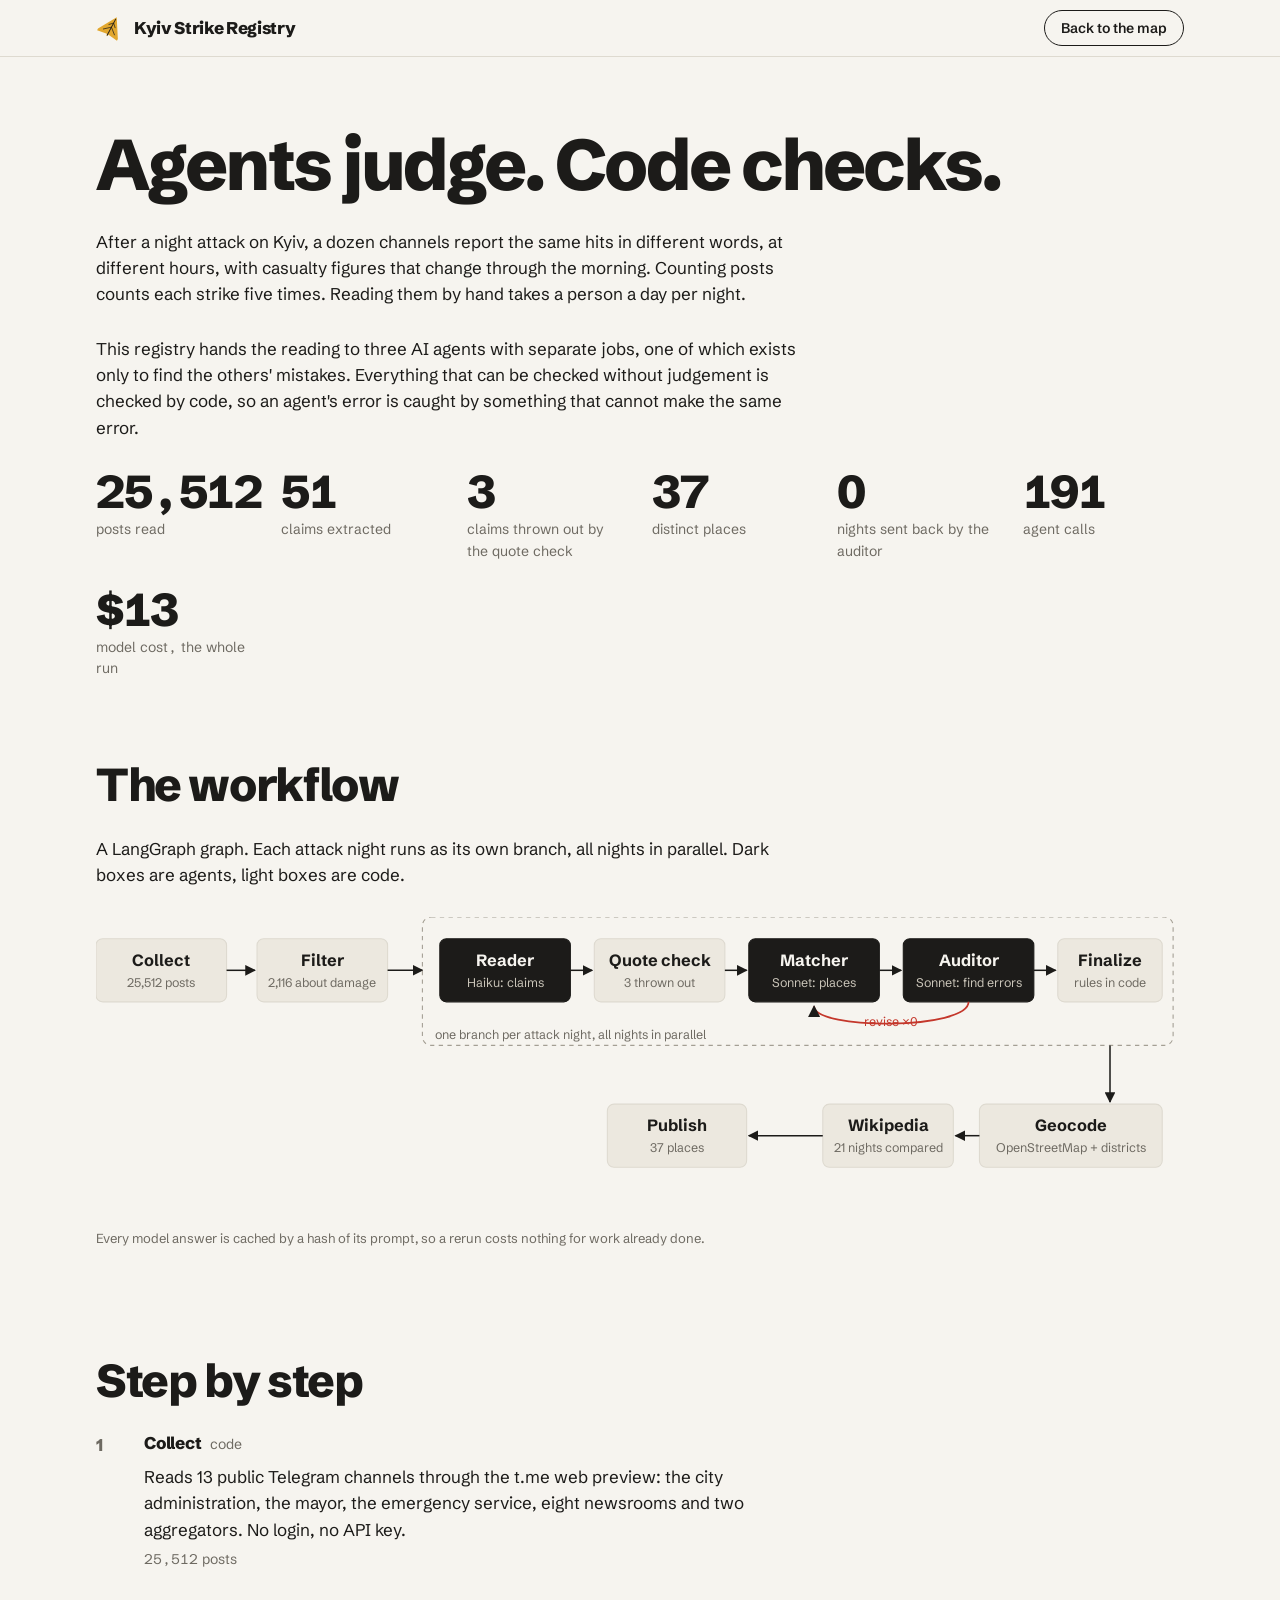
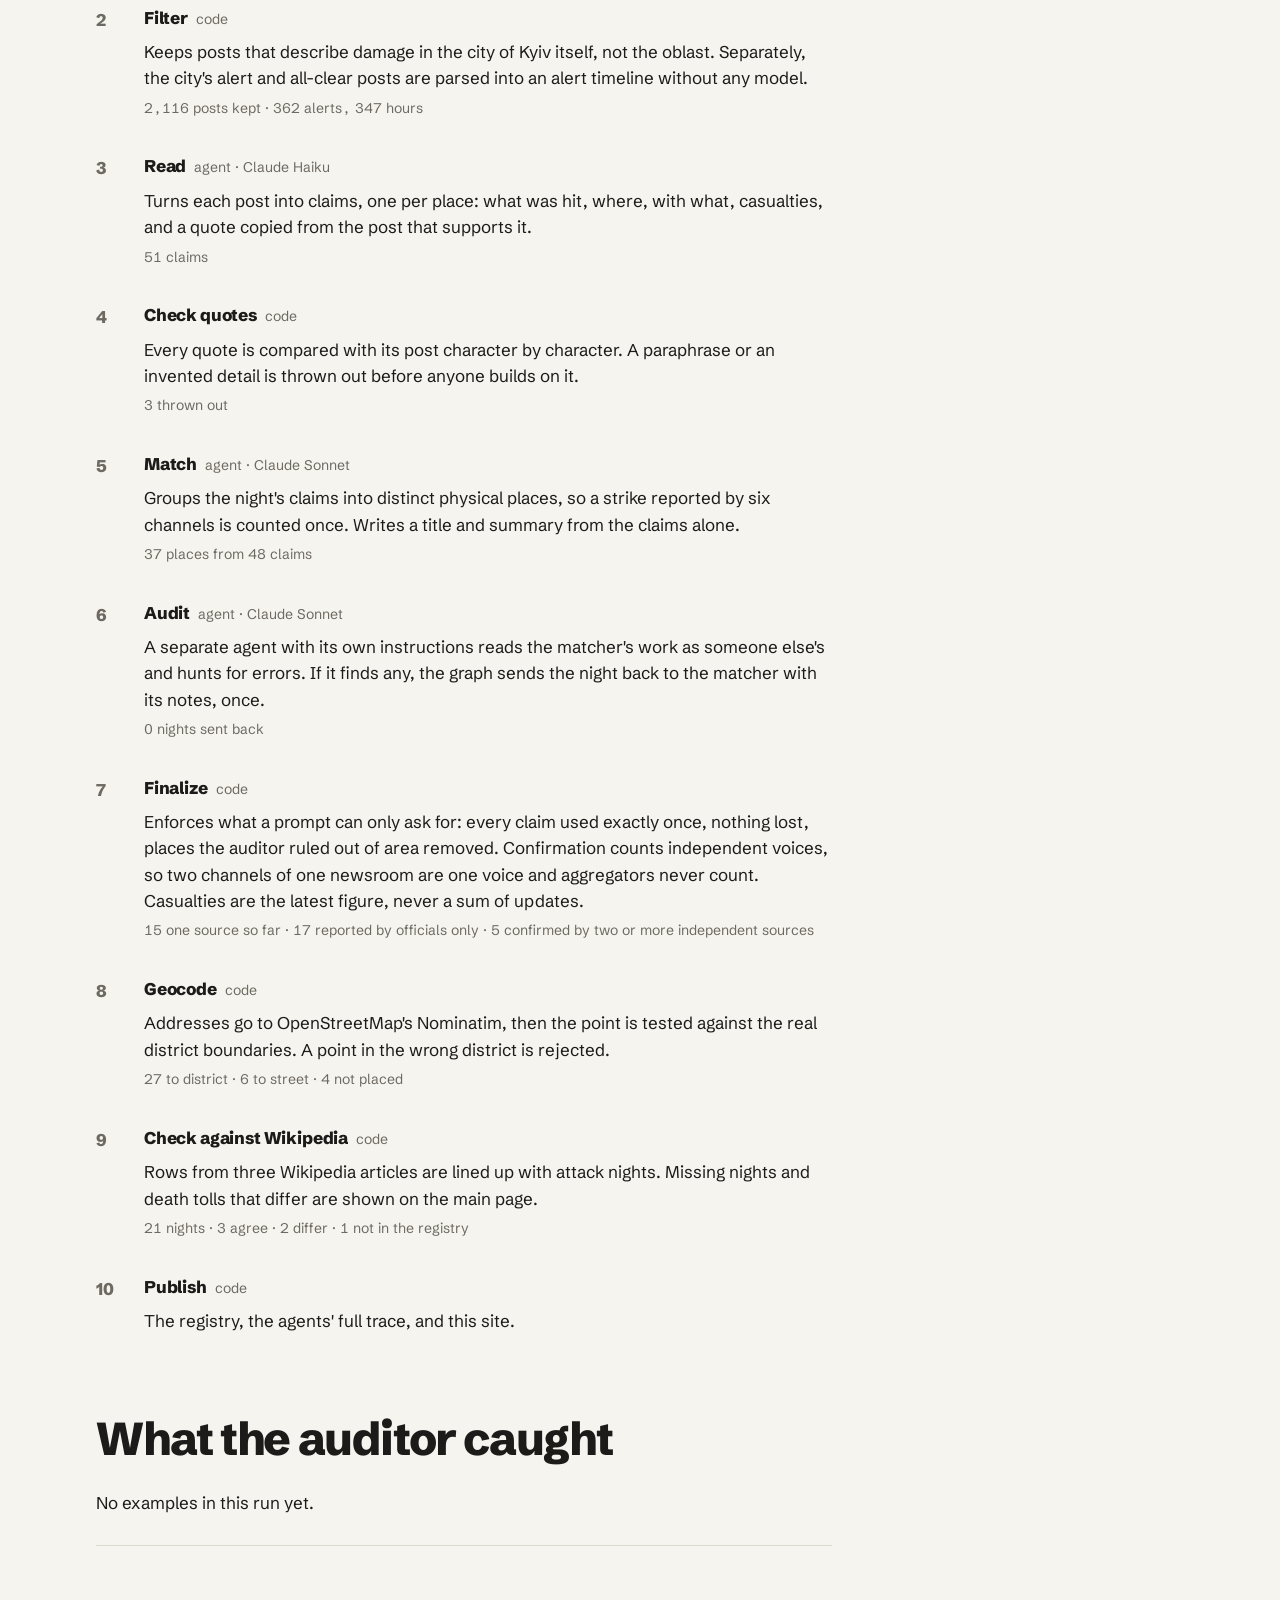
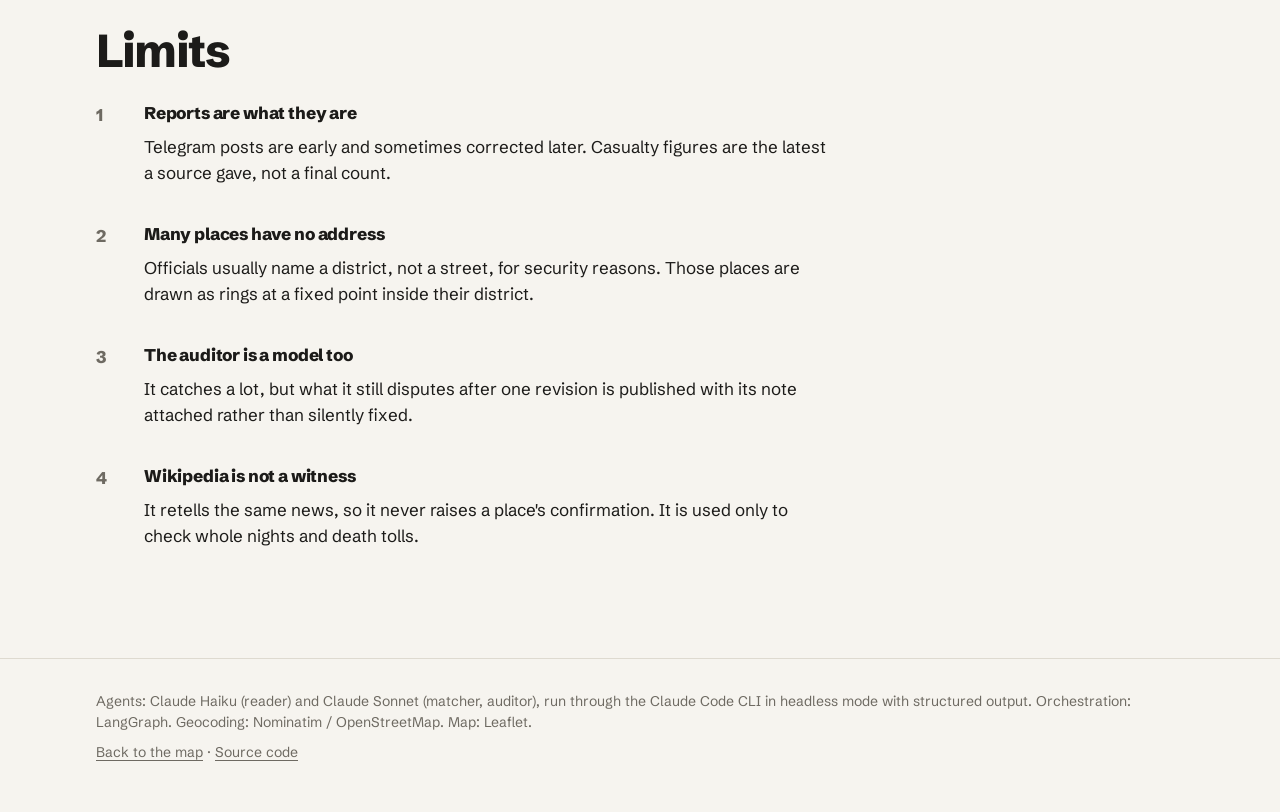
==== site/how.html @ 6a386ddb "v2: multi-agent strike registry, Fall in Kyiv page, Wikipedia check - pipeline/: LangGraph workflow " ====
<!doctype html>
<html lang="en">
<head>
<meta charset="utf-8">
<meta name="viewport" content="width=device-width, initial-scale=1">
<title>How it works – Kyiv Strike Registry</title>
<meta name="description" content="Three AI agents read, group and audit every public report of a strike on Kyiv; code checks what can be checked. How the workflow is built.">
<meta name="theme-color" content="#F6F4EF">
<link rel="icon" href="favicon.svg" type="image/svg+xml">
<link rel="icon" href="favicon-32.png" sizes="32x32" type="image/png">
<link href="fonts/fonts.css" rel="stylesheet">
<link rel="stylesheet" href="style.css">
</head>
<body>
<header class="top"><div class="wrap">
  <a class="name" href="./"><img src="logo.svg" alt="">Kyiv Strike Registry</a>
  <nav><a class="btn" href="./">Back to the map</a></nav>
</div></header>

<main>
<section class="hero"><div class="wrap">
  <h1>Agents judge. Code checks.</h1>
  <p class="lede">After a night attack on Kyiv, a dozen channels report the same hits in different words, at different hours, with casualty figures that change through the morning. Counting posts counts each strike five times. Reading them by hand takes a person a day per night.</p>
  <p class="lede">This registry hands the reading to three AI agents with separate jobs, one of which exists only to find the others' mistakes. Everything that can be checked without judgement is checked by code, so an agent's error is caught by something that cannot make the same error.</p>
  <div class="kv tnum" id="kv"></div>
</div></section>

<section><div class="wrap">
  <h2>The workflow</h2>
  <p class="lede">A LangGraph graph. Each attack night runs as its own branch, all nights in parallel. Dark boxes are agents, light boxes are code.</p>
  <figure class="flow" id="flow"></figure>
</div></section>

<section><div class="wrap">
  <h2>Step by step</h2>
  <ol class="steps" id="steps"></ol>
</div></section>

<section><div class="wrap">
  <h2>What the auditor caught</h2>
  <p class="lede" id="catch-lede"></p>
  <ul class="catches" id="catches"></ul>
</div></section>

<section><div class="wrap">
  <h2>Limits</h2>
  <ol class="steps">
    <li><h3>Reports are what they are</h3><p>Telegram posts are early and sometimes corrected later. Casualty figures are the latest a source gave, not a final count.</p></li>
    <li><h3>Many places have no address</h3><p>Officials usually name a district, not a street, for security reasons. Those places are drawn as rings at a fixed point inside their district.</p></li>
    <li><h3>The auditor is a model too</h3><p>It catches a lot, but what it still disputes after one revision is published with its note attached rather than silently fixed.</p></li>
    <li><h3>Wikipedia is not a witness</h3><p>It retells the same news, so it never raises a place's confirmation. It is used only to check whole nights and death tolls.</p></li>
  </ol>
</div></section>
</main>

<footer><div class="wrap">
  <p>Agents: Claude Haiku (reader) and Claude Sonnet (matcher, auditor), run through the Claude Code CLI in headless mode with structured output. Orchestration: LangGraph. Geocoding: Nominatim / OpenStreetMap. Map: Leaflet.</p>
  <p><a href="./">Back to the map</a> · <a href="https://github.com/tShyshatskyi/kyiv-strikes-agent">Source code</a></p>
</div></footer>

<script src="data.js"></script>
<script src="common.js"></script>
<script>
const R = window.REGISTRY, W = R.workflow, $ = s => document.querySelector(s);
const usd = Object.values(W.llm || {}).reduce((t, r) => t + r.usd, 0);
const calls = Object.values(W.llm || {}).reduce((t, r) => t + r.calls, 0);
const nights = new Set(R.sites.map(s => s.day)).size;
const n = x => Number(x || 0).toLocaleString('en');

$('#kv').innerHTML = [
  [n(W.collected), 'posts read'], [n(W.claims), 'claims extracted'], [n(W.rejected_quotes), 'claims thrown out by the quote check'],
  [n(W.sites), 'distinct places'], [n(W.sent_back), 'nights sent back by the auditor'], [n(calls), 'agent calls'],
  ['$' + usd.toFixed(0), 'model cost, the whole run'],
].map(([b, l]) => `<div><b>${b}</b>${l}</div>`).join('');

// The graph, drawn from the same steps the code runs.
(function flow() {
  const box = (x, y, w, label, sub, agent) => `<g transform="translate(${x},${y})"><rect width="${w}" height="58" rx="6" fill="${agent ? '#1C1B19' : '#ECE8DF'}" stroke="${agent ? '#1C1B19' : '#DEDAD0'}"/>` +
    `<text x="${w / 2}" y="25" text-anchor="middle" font-size="15" font-weight="700" fill="${agent ? '#F6F4EF' : '#1C1B19'}">${label}</text>` +
    `<text x="${w / 2}" y="44" text-anchor="middle" font-size="11.5" fill="${agent ? '#C9C4B8' : '#6E6A62'}">${sub}</text></g>`;
  const arrow = (x1, y1, x2, y2) => `<path d="M${x1} ${y1} L${x2} ${y2}" stroke="#1C1B19" stroke-width="1.4" fill="none" marker-end="url(#a)"/>`;
  let s = `<svg viewBox="0 0 1000 330" role="img" aria-label="Workflow: collect, filter, then per night read, check quotes, match, audit with a loop back to match, then finalize, geocode, Wikipedia check and publish">
  <defs><marker id="a" viewBox="0 0 10 10" refX="9" refY="5" markerWidth="7" markerHeight="7" orient="auto"><path d="M0 0 L10 5 L0 10 z" fill="#1C1B19"/></marker></defs>`;
  s += box(0, 20, 120, 'Collect', `${n(W.collected)} posts`) + arrow(120, 49, 146, 49);
  s += box(148, 20, 120, 'Filter', `${n(W.candidates)} about damage`) + arrow(268, 49, 300, 49);
  s += `<rect x="300" y="0" width="690" height="118" rx="8" fill="none" stroke="#A49F94" stroke-dasharray="4 4"/><text x="312" y="112" font-size="11.5" fill="#6E6A62">one branch per attack night, all nights in parallel</text>`;
  s += box(316, 20, 120, 'Reader', 'Haiku: claims', true) + arrow(436, 49, 456, 49);
  s += box(458, 20, 120, 'Quote check', `${n(W.rejected_quotes)} thrown out`) + arrow(578, 49, 598, 49);
  s += box(600, 20, 120, 'Matcher', 'Sonnet: places', true) + arrow(720, 49, 740, 49);
  s += box(742, 20, 120, 'Auditor', 'Sonnet: find errors', true) + arrow(862, 49, 882, 49);
  s += box(884, 20, 96, 'Finalize', 'rules in code');
  s += `<path d="M802 78 C802 104 660 104 660 82" stroke="#C4372B" stroke-width="1.6" fill="none" marker-end="url(#a)"/><text x="731" y="100" text-anchor="middle" font-size="11.5" fill="#C4372B">revise ×${n(W.sent_back)}</text>`;
  s += arrow(932, 118, 932, 170);
  s += box(668, 172, 120, 'Wikipedia', `${W.wikipedia?.nights || 0} nights compared`) + box(812, 172, 168, 'Geocode', 'OpenStreetMap + districts');
  s += arrow(812, 201, 790, 201);
  s += arrow(668, 201, 600, 201) + box(470, 172, 128, 'Publish', `${n(W.sites)} places`);
  s += `<text x="0" y="300" font-size="12" fill="#6E6A62">Every model answer is cached by a hash of its prompt, so a rerun costs nothing for work already done.</text></svg>`;
  $('#flow').innerHTML = s;
})();

const issueNames = {wrong_merge: 'two different places merged into one', missed_merge: 'one place counted twice', unsupported_summary: 'a statement no source makes',
  wrong_field: 'a wrong district, weapon or type', not_kyiv_city: 'a place outside the city', not_this_attack: 'a report from another night', lost_claim: 'a report left out'};
const iss = Object.entries(W.issues || {}).sort((a, b) => b[1] - a[1]);
const steps = [
  ['Collect', 'code', `Reads ${W.channels} public Telegram channels through the t.me web preview: the city administration, the mayor, the emergency service, eight newsrooms and two aggregators. No login, no API key.`, `${n(W.collected)} posts`],
  ['Filter', 'code', 'Keeps posts that describe damage in the city of Kyiv itself, not the oblast. Separately, the city\'s alert and all-clear posts are parsed into an alert timeline without any model.', `${n(W.candidates)} posts kept · ${n(W.alerts)} alerts, ${n(W.alert_hours)} hours`],
  ['Read', 'agent · Claude Haiku', 'Turns each post into claims, one per place: what was hit, where, with what, casualties, and a quote copied from the post that supports it.', `${n(W.claims)} claims`],
  ['Check quotes', 'code', 'Every quote is compared with its post character by character. A paraphrase or an invented detail is thrown out before anyone builds on it.', `${n(W.rejected_quotes)} thrown out`],
  ['Match', 'agent · Claude Sonnet', 'Groups the night\'s claims into distinct physical places, so a strike reported by six channels is counted once. Writes a title and summary from the claims alone.', `${n(W.sites)} places from ${n(W.kept_claims)} claims`],
  ['Audit', 'agent · Claude Sonnet', 'A separate agent with its own instructions reads the matcher\'s work as someone else\'s and hunts for errors. If it finds any, the graph sends the night back to the matcher with its notes, once.',
    `${n(W.sent_back)} nights sent back` + (iss.length ? ' · ' + iss.map(([k, v]) => `${v} × ${issueNames[k] || k}`).join(', ') : '')],
  ['Finalize', 'code', 'Enforces what a prompt can only ask for: every claim used exactly once, nothing lost, places the auditor ruled out of area removed. Confirmation counts independent voices, so two channels of one newsroom are one voice and aggregators never count. Casualties are the latest figure, never a sum of updates.',
    Object.entries(W.levels || {}).map(([k, v]) => `${v} ${LEVEL[k].toLowerCase()}`).join(' · ')],
  ['Geocode', 'code', 'Addresses go to OpenStreetMap\'s Nominatim, then the point is tested against the real district boundaries. A point in the wrong district is rejected.',
    Object.entries(W.precision || {}).map(([k, v]) => `${v} ${k === 'None' ? 'not placed' : 'to ' + k}`).join(' · ')],
  ['Check against Wikipedia', 'code', 'Rows from three Wikipedia articles are lined up with attack nights. Missing nights and death tolls that differ are shown on the main page.',
    W.wikipedia ? `${W.wikipedia.nights} nights · ${W.wikipedia.agrees} agree · ${W.wikipedia.differs} differ · ${W.wikipedia.missing} not in the registry` : ''],
  ['Publish', 'code', 'The registry, the agents\' full trace, and this site.', ''],
];
$('#steps').innerHTML = steps.map(([h, who, p, num]) => `<li><h3>${h}<small>${who}</small></h3><p>${p}</p>${num ? `<p class="n tnum">${num}</p>` : ''}</li>`).join('');

$('#catch-lede').textContent = R.examples.length ? `Real notes from this run, as the auditor wrote them, and whether the matcher's second attempt fixed them.` : 'No examples in this run yet.';
$('#catches').innerHTML = R.examples.map(e => `<li><b>${fmtDay(e.day, 'dow')}: ${issueNames[e.kind] || e.kind}</b>${esc(e.explanation)}<div class="fx">${e.fixed ? 'Fixed in the revision.' : 'Still disputed, published with the note attached.'}</div></li>`).join('');
</script>
</body>
</html>
---- site/fonts/fonts.css ----
/* Schibsted Grotesk (SIL Open Font License), served from this site instead of Google Fonts */
/* latin-ext */
@font-face {
  font-family: 'Schibsted Grotesk';
  font-style: italic;
  font-weight: 400 800;
  font-display: swap;
  src: url(schibsted-1.woff2) format('woff2');
  unicode-range: U+0100-02BA, U+02BD-02C5, U+02C7-02CC, U+02CE-02D7, U+02DD-02FF, U+0304, U+0308, U+0329, U+1D00-1DBF, U+1E00-1E9F, U+1EF2-1EFF, U+2020, U+20A0-20AB, U+20AD-20C4, U+2113, U+2C60-2C7F, U+A720-A7FF;
}
/* latin */
@font-face {
  font-family: 'Schibsted Grotesk';
  font-style: italic;
  font-weight: 400 800;
  font-display: swap;
  src: url(schibsted-2.woff2) format('woff2');
  unicode-range: U+0000-00FF, U+0131, U+0152-0153, U+02BB-02BC, U+02C6, U+02DA, U+02DC, U+0304, U+0308, U+0329, U+2000-206F, U+20AC, U+2122, U+2191, U+2193, U+2212, U+2215, U+FEFF, U+FFFD;
}
/* latin-ext */
@font-face {
  font-family: 'Schibsted Grotesk';
  font-style: normal;
  font-weight: 400 800;
  font-display: swap;
  src: url(schibsted-3.woff2) format('woff2');
  unicode-range: U+0100-02BA, U+02BD-02C5, U+02C7-02CC, U+02CE-02D7, U+02DD-02FF, U+0304, U+0308, U+0329, U+1D00-1DBF, U+1E00-1E9F, U+1EF2-1EFF, U+2020, U+20A0-20AB, U+20AD-20C4, U+2113, U+2C60-2C7F, U+A720-A7FF;
}
/* latin */
@font-face {
  font-family: 'Schibsted Grotesk';
  font-style: normal;
  font-weight: 400 800;
  font-display: swap;
  src: url(schibsted-4.woff2) format('woff2');
  unicode-range: U+0000-00FF, U+0131, U+0152-0153, U+02BB-02BC, U+02C6, U+02DA, U+02DC, U+0304, U+0308, U+0329, U+2000-206F, U+20AC, U+2122, U+2191, U+2193, U+2212, U+2215, U+FEFF, U+FFFD;
}
---- site/style.css ----
/* Kyiv Strike Registry – the Fall in Kyiv scheme: paper and ink, amber for drones, brick for missiles.
   Four text sizes, one gap, one column. Emphasis is weight only. */
:root{
  color-scheme:light;
  --bg:#F6F4EF;
  --ink:#1C1B19;
  --mute:#6E6A62;
  --soft:#ECE8DF;
  --track:#DEDAD0;
  --drone:#E2A72E;
  --missile:#C4372B;
  --unk:#A49F94;
  --font:"Schibsted Grotesk","Helvetica Neue",Arial,sans-serif;
  --t-hero:clamp(2.4rem,5.6vw,4.6rem);
  --t-h:clamp(1.9rem,3.6vw,3rem);
  --t-s:.875rem;
  --gap:28px;
}
*{box-sizing:border-box;margin:0}
html{-webkit-text-size-adjust:100%;scroll-padding-top:72px}
body{font:400 1.0625rem/1.55 var(--font);background:var(--bg);color:var(--ink);overflow-x:hidden}
a{color:inherit;text-underline-offset:.18em;text-decoration-thickness:1px}
:focus-visible{outline:2px solid var(--ink);outline-offset:2px}
.wrap{max-width:calc(68rem + 40px);margin-inline:auto;padding-inline:20px}
h1,h2,h3{font-weight:800;letter-spacing:-.03em;text-wrap:balance}
h1{font-size:var(--t-hero);line-height:1;letter-spacing:-.04em}
h2{font-size:var(--t-h);line-height:1.02}
h3{font-size:1.0625rem;letter-spacing:-.01em;line-height:1.3}
.lede{margin-top:var(--gap);max-width:44rem}
.row{margin-top:var(--gap)}
.mute{color:var(--mute)}
.small{font-size:var(--t-s);line-height:1.45}
.tnum{font-variant-numeric:tabular-nums}
section{padding-block:clamp(56px,9vh,104px) 0}
section > .wrap > p{max-width:44rem}

/* Header */
.top{position:sticky;top:0;z-index:1000;background:var(--bg);border-bottom:1px solid var(--track)}
.top .wrap{display:flex;align-items:center;justify-content:space-between;gap:16px;height:56px}
.name{display:inline-flex;align-items:center;gap:8px;font-weight:800;letter-spacing:-.02em;text-decoration:none;white-space:nowrap}
.name img{width:30px;height:30px}
.top nav{display:flex;align-items:center;gap:20px;font-size:var(--t-s);font-weight:600}
.top nav a{text-decoration:none}
.top nav a:hover{text-decoration:underline}
@media (max-width:640px){.top nav a.opt{display:none}}

.btn{display:inline-flex;align-items:center;justify-content:center;gap:.55em;font:600 .9375rem/1 var(--font);height:44px;padding:0 20px;border:1.5px solid var(--ink);background:transparent;color:var(--ink);cursor:pointer;text-decoration:none;border-radius:999px;white-space:nowrap}
.btn.solid{background:var(--ink);color:var(--bg)}
.btn.sm{height:36px;padding:0 14px;font-size:var(--t-s)}
.top .btn{height:36px;padding:0 16px;font-size:var(--t-s)}

/* Hero */
.hero{padding-block:clamp(40px,8vh,88px) 0}
.figs{display:flex;flex-wrap:wrap;gap:12px 40px;margin-top:var(--gap);font-size:var(--t-s);color:var(--mute)}
.figs b{display:block;font-size:var(--t-h);line-height:1;font-weight:800;letter-spacing:-.03em;color:var(--ink);margin-bottom:4px}

/* Map */
.mapbox{position:relative;margin-top:clamp(32px,5vh,48px)}
#map{height:clamp(380px,68svh,720px);background:var(--soft);border-radius:4px}
.leaflet-container{font-family:var(--font);background:var(--soft)}
.leaflet-tile-pane{filter:sepia(.28) saturate(.7) brightness(1.02)}
.leaflet-control-attribution{font-size:10px;background:rgba(246,244,239,.85)!important}
.leaflet-popup-content-wrapper{border-radius:8px;box-shadow:0 14px 34px rgba(0,0,0,.16)}
.leaflet-popup-content{margin:14px 16px;font-size:var(--t-s);line-height:1.45;min-width:220px}
.leaflet-popup-content b{font-weight:700;font-size:.9375rem}
.leaflet-popup-content img{width:100%;height:130px;object-fit:cover;border-radius:4px;margin-bottom:8px;display:block}
.leaflet-popup-content a{color:var(--ink)}
.clock{position:absolute;z-index:500;left:12px;top:12px;background:var(--bg);padding:10px 14px;border-radius:6px;font-size:var(--t-s);line-height:1.35;box-shadow:0 6px 18px rgba(0,0,0,.1);max-width:calc(100% - 24px)}
.clock b{display:block;font-size:1.0625rem;font-weight:800}
.mapbar{display:flex;flex-wrap:wrap;align-items:center;justify-content:space-between;gap:12px 24px;margin-top:12px}
.legend{display:flex;flex-wrap:wrap;gap:6px 20px;font-size:var(--t-s);color:var(--mute)}
.legend i{display:inline-block;width:10px;height:10px;margin-right:7px;vertical-align:-1px;border-radius:50%}
.legend i.ring{background:none!important;border:2px solid var(--mute)}

/* Night strip: one column per attack night */
.nights{margin-top:20px}
.nights svg{display:block;width:100%;height:auto;overflow:visible}
.nights .ax{font-size:11px;fill:var(--mute)}
.nights rect.hit{cursor:pointer}
.nights .sel{fill:none;stroke:var(--ink);stroke-width:1.5}
.ticks{display:flex;justify-content:space-between;font-size:var(--t-s);color:var(--mute);margin-top:6px}

/* Filters */
.filters{display:grid;gap:10px;margin-top:var(--gap)}
.fgroup{display:flex;flex-wrap:wrap;align-items:center;gap:6px}
.fgroup > span{font-size:var(--t-s);color:var(--mute);width:5.5rem;flex:none}
.chip{border:1px solid var(--track);background:none;font:600 var(--t-s)/1 var(--font);padding:8px 12px;border-radius:999px;cursor:pointer;color:var(--mute);display:inline-flex;align-items:center;gap:6px}
.chip i{width:8px;height:8px;border-radius:50%;display:inline-block}
.chip[aria-pressed=true]{background:var(--ink);border-color:var(--ink);color:var(--bg)}
.chip:hover{border-color:var(--ink)}
select.chip{appearance:none;padding-right:28px;background:url("data:image/svg+xml,%3Csvg xmlns='http://www.w3.org/2000/svg' width='10' height='6'%3E%3Cpath d='M1 1l4 4 4-4' fill='none' stroke='%236E6A62' stroke-width='1.5'/%3E%3C/svg%3E") no-repeat right 12px center}
.status{font-size:var(--t-s);color:var(--mute);margin-top:4px}
.status button{border:0;background:none;font:inherit;color:var(--ink);text-decoration:underline;cursor:pointer;padding:0}

/* Patterns */
.charts{display:grid;gap:56px;margin-top:var(--gap)}
.chart h3{margin-bottom:4px}
.chart > p{font-size:var(--t-s);color:var(--mute);max-width:44rem}
.bars{display:grid;gap:10px;margin-top:16px}
.bar{display:grid;grid-template-columns:12rem 1fr 3rem;gap:16px;align-items:center;font-size:var(--t-s);background:none;border:0;padding:0;text-align:left;color:inherit;font-family:inherit;cursor:pointer}
.bar .track{height:16px;background:var(--soft);display:flex}
.bar .track i{height:100%;display:block}
.bar b{text-align:right;font-weight:700}
.bar:hover > span:first-child,.bar[aria-pressed=true] > span:first-child{text-decoration:underline;text-underline-offset:.2em}
@media (max-width:599px){.bar{grid-template-columns:1fr auto}.bar .track{grid-column:1/-1;grid-row:2}}
.cols{display:grid;align-items:end;gap:3px;height:150px;margin-top:16px}
.cols div{display:flex;flex-direction:column-reverse;height:100%;cursor:default}
.cols i{display:block;width:100%}
.cols-ax{display:grid;gap:3px;font-size:11px;color:var(--mute);margin-top:6px}
.cols-ax span{text-align:center}
.tally{display:grid;gap:12px;margin-top:16px}
.trow{display:grid;grid-template-columns:14rem 2.5rem minmax(0,1fr);gap:16px;align-items:center;font-size:var(--t-s)}
.trow b{text-align:right}
.sq{display:flex;flex-wrap:wrap;gap:4px}
.sq button{width:15px;height:15px;border-radius:2px;border:0;padding:0;cursor:pointer;background:var(--unk)}
.sq button:hover{outline:2px solid var(--ink);outline-offset:1px}
@media (max-width:759px){.trow{grid-template-columns:1fr 2rem;gap:6px 16px}.sq{grid-column:1/-1}.sq button{width:13px;height:13px}}

/* Wikipedia check */
.wiki{margin-top:var(--gap);display:grid;gap:0;border-top:1px solid var(--track)}
.wrow{display:grid;grid-template-columns:7.5rem 1fr 9rem;gap:6px 20px;padding:14px 0;border-bottom:1px solid var(--track);font-size:var(--t-s);line-height:1.45}
.wrow time{font-weight:700;color:var(--ink)}
.wrow .v{font-weight:700}
.wrow .v.differs{color:var(--missile)}
.wrow .v.missing,.wrow .v.pending{color:var(--mute)}
.wrow q{quotes:none}
.wrow a{color:var(--mute)}
@media (max-width:640px){.wrow{grid-template-columns:1fr auto}.wrow .says{grid-column:1/-1;grid-row:2}}

/* Records */
.days{margin-top:var(--gap);display:grid;gap:48px}
.dayh{display:flex;flex-wrap:wrap;align-items:baseline;justify-content:space-between;gap:4px 20px;border-bottom:1.5px solid var(--ink);padding-bottom:8px}
.dayh h3{font-size:1.5rem;letter-spacing:-.03em}
.dayh p{font-size:var(--t-s);color:var(--mute)}
.daysum{font-size:var(--t-s);color:var(--mute);margin-top:10px;max-width:44rem}
.site{display:grid;grid-template-columns:minmax(0,1fr) auto;gap:4px 20px;padding:18px 0;border-bottom:1px solid var(--track)}
.site.has-photo{grid-template-columns:132px minmax(0,1fr) auto}
.site .ph{grid-row:span 3;width:132px;height:96px;object-fit:cover;border-radius:4px;background:var(--soft);cursor:zoom-in}
.site h4{font-size:1.0625rem;font-weight:700;letter-spacing:-.01em;line-height:1.3}
.site h4 i{display:inline-block;width:10px;height:10px;border-radius:50%;margin-right:8px;vertical-align:1px}
.site .meta{font-size:var(--t-s);color:var(--mute)}
.site .sum{font-size:var(--t-s);max-width:44rem}
.site .lvl{font-size:var(--t-s);text-align:right;white-space:nowrap}
.site .lvl small{display:block;color:var(--mute)}
.site details{grid-column:1/-1;font-size:var(--t-s)}
.site.has-photo details{grid-column:2/-1}
.site summary{cursor:pointer;color:var(--mute);width:max-content}
.site summary:hover{color:var(--ink)}
.srcs{list-style:none;padding:0;display:grid;gap:10px;margin-top:10px}
.srcs li{border-left:2px solid var(--track);padding-left:12px}
.srcs blockquote{font-style:normal}
.srcs .who{color:var(--mute);display:block;margin-top:2px}
.flag{color:var(--missile)}
.site.lit{background:linear-gradient(90deg,var(--soft),transparent)}
@media (max-width:640px){
  .site,.site.has-photo{grid-template-columns:minmax(0,1fr)}
  .site .ph{grid-row:auto;width:100%;height:180px}
  .site .lvl{text-align:left}
  .site.has-photo details{grid-column:1}
}
.more{margin-top:24px}

/* Photo viewer */
dialog.viewer{margin:auto;padding:0;border:0;border-radius:8px;background:var(--bg);max-width:min(960px,calc(100vw - 24px));max-height:calc(100svh - 24px)}
dialog.viewer::backdrop{background:rgba(18,19,23,.75)}
dialog.viewer img{display:block;max-width:100%;max-height:calc(100svh - 110px);object-fit:contain}
dialog.viewer p{padding:12px 16px;font-size:var(--t-s);color:var(--mute)}
dialog.viewer button{position:absolute;top:8px;right:8px;width:40px;height:40px;border:0;border-radius:50%;background:var(--bg);font:600 1.1rem/1 var(--font);cursor:pointer}

/* How it works page */
.flow{margin-top:var(--gap);overflow-x:auto;-webkit-overflow-scrolling:touch}
@media (max-width:760px){.flow svg{min-width:820px}}
.flow svg{width:100%;height:auto;display:block}
.flow text{font-family:var(--font)}
.steps{list-style:none;padding:0;margin-top:var(--gap);display:grid;gap:36px;counter-reset:s;max-width:46rem}
.steps li{display:grid;grid-template-columns:2rem 1fr;column-gap:16px;counter-increment:s}
.steps li > *{grid-column:2}
.steps li::before{content:counter(s);grid-column:1;grid-row:1;font-weight:800;color:var(--mute)}
.steps h3 small{font-weight:400;color:var(--mute);font-size:var(--t-s);margin-left:8px;letter-spacing:0}
.steps p{margin-top:6px}
.steps .n{font-size:var(--t-s);color:var(--mute);margin-top:6px}
.catches{display:grid;gap:0;margin-top:var(--gap);border-top:1px solid var(--track);max-width:46rem}
.catches li{list-style:none;padding:16px 0;border-bottom:1px solid var(--track);font-size:var(--t-s)}
.catches b{display:block;font-size:1rem}
.catches .fx{color:var(--mute);margin-top:4px}
.catches ul{padding:0}
.kv{display:grid;grid-template-columns:repeat(auto-fit,minmax(150px,1fr));gap:24px;margin-top:var(--gap)}
.kv div{font-size:var(--t-s);color:var(--mute)}
.kv b{display:block;font-size:var(--t-h);line-height:1;font-weight:800;color:var(--ink);letter-spacing:-.03em;margin-bottom:4px}

footer{margin-top:clamp(72px,12vh,128px);padding-block:32px 48px;border-top:1px solid var(--track);font-size:var(--t-s);color:var(--mute)}
footer p + p{margin-top:8px}
footer a{color:var(--mute)}
@media (prefers-reduced-motion:reduce){*{scroll-behavior:auto!important;transition:none!important}}
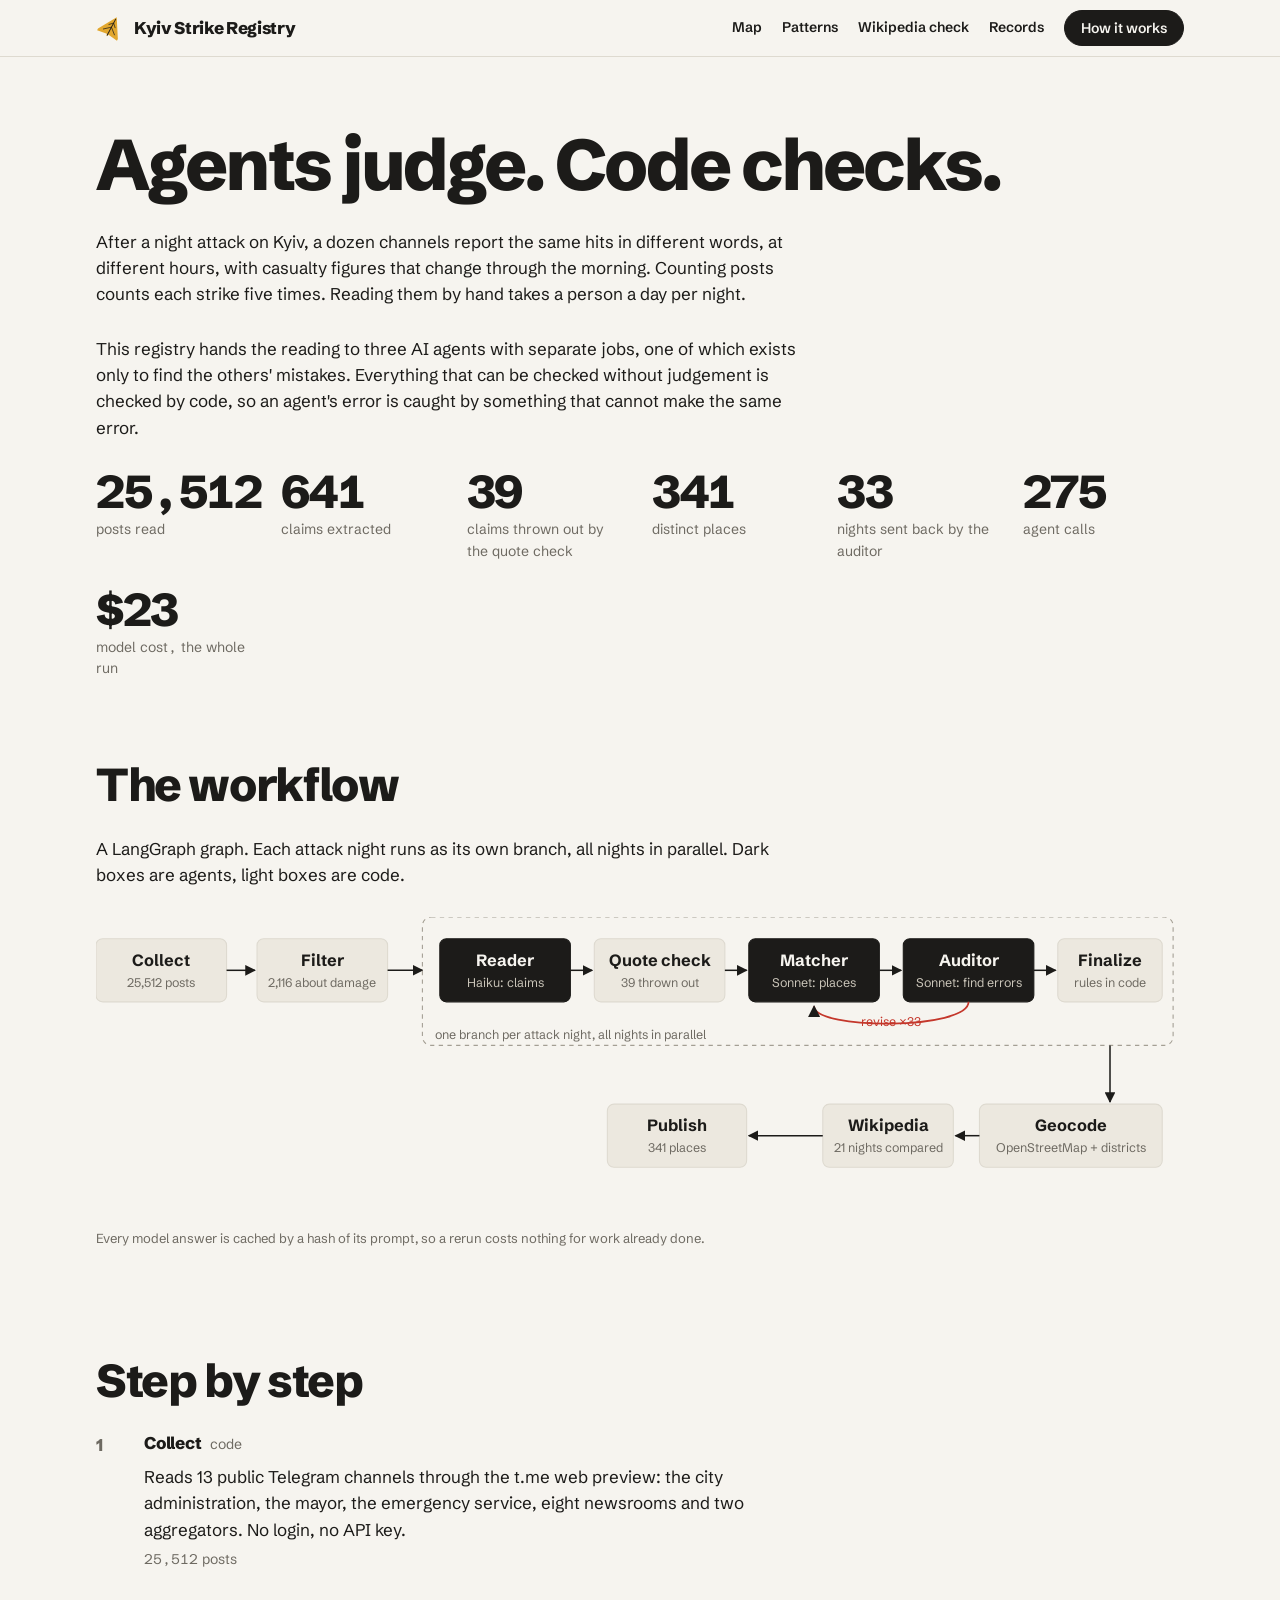
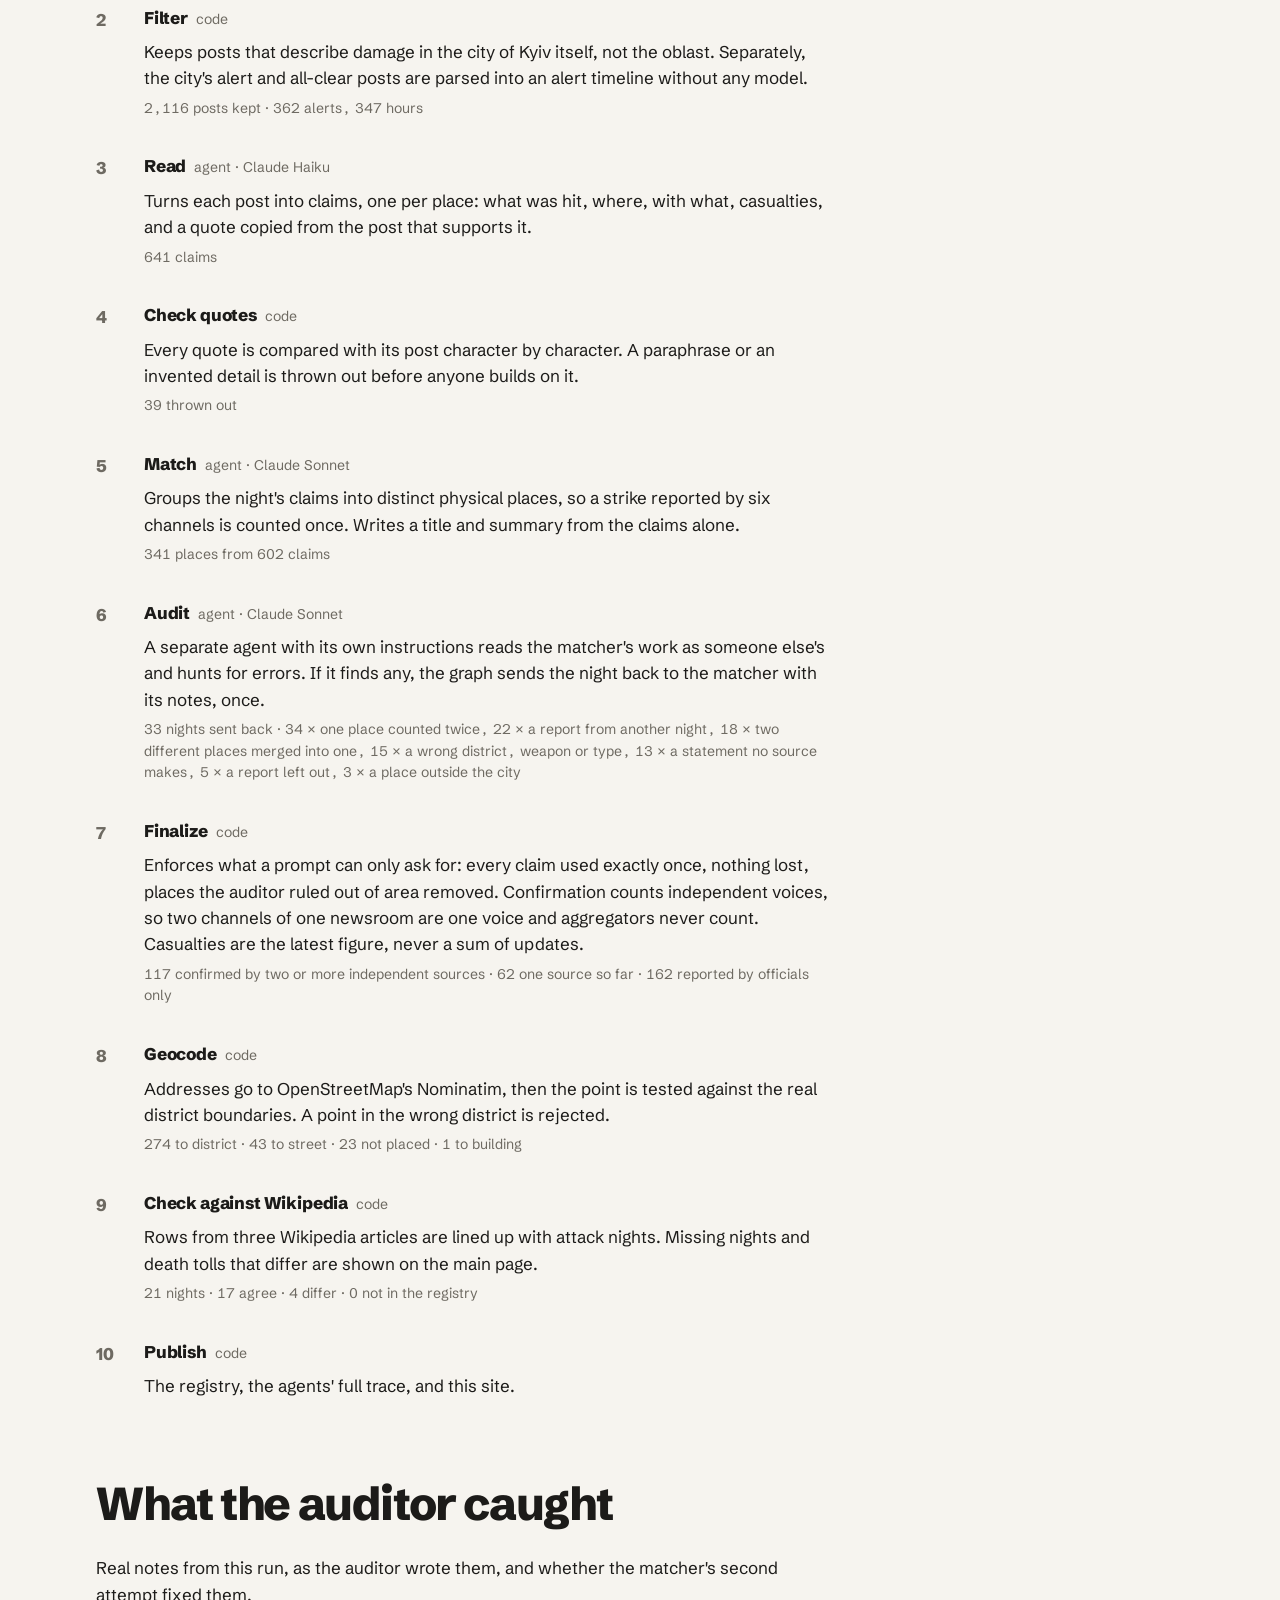
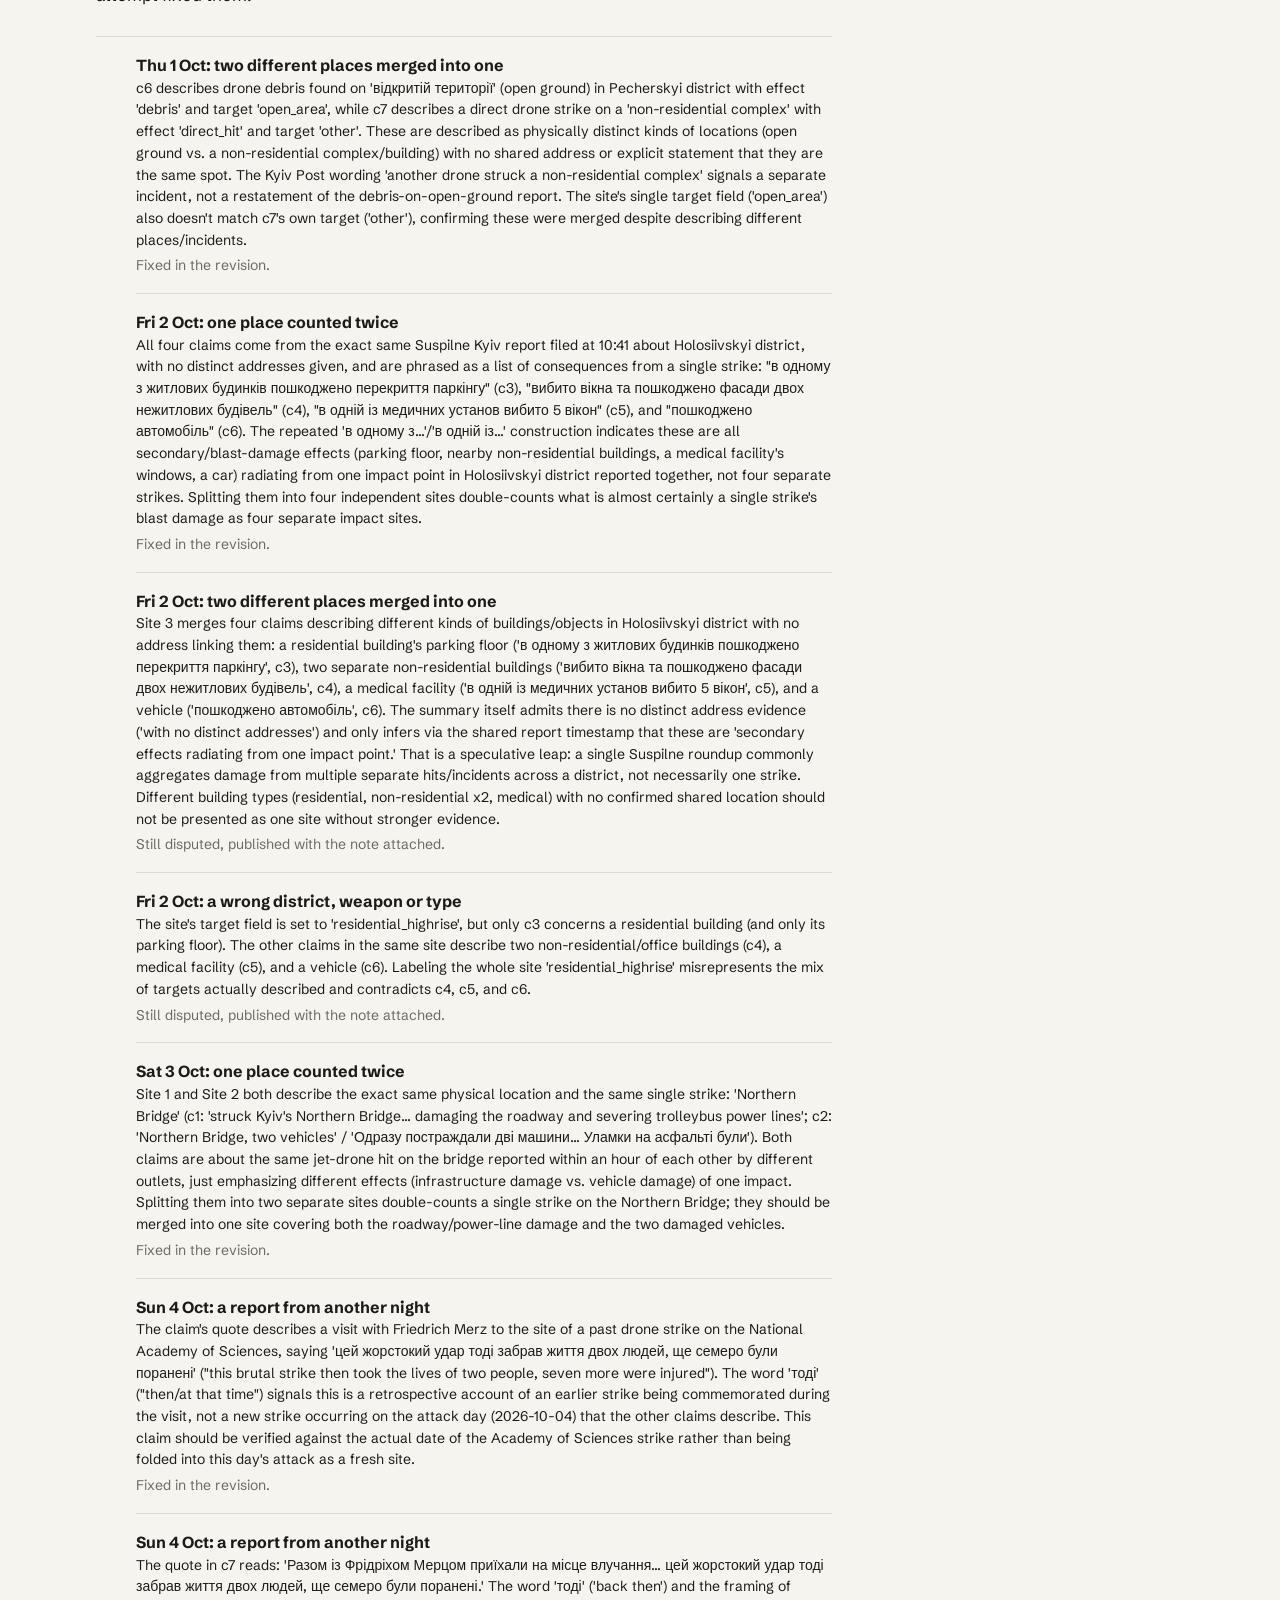
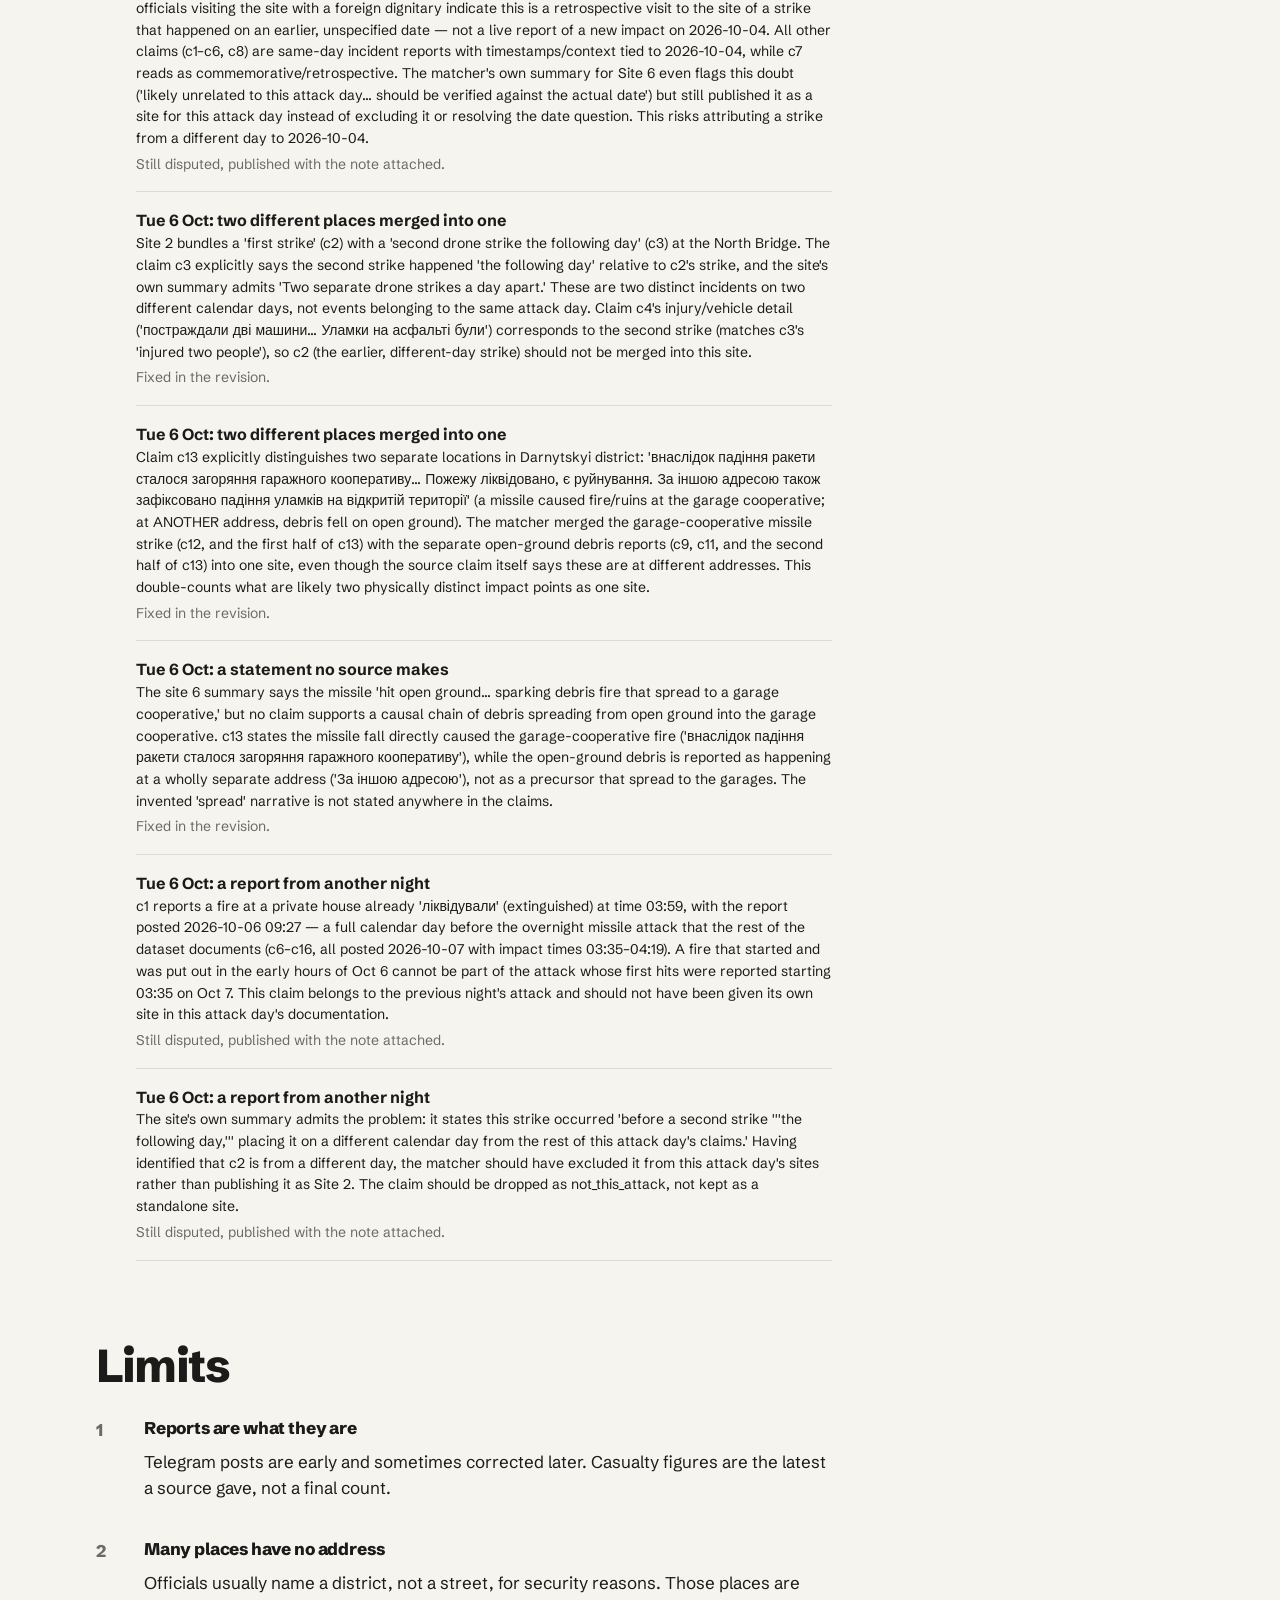
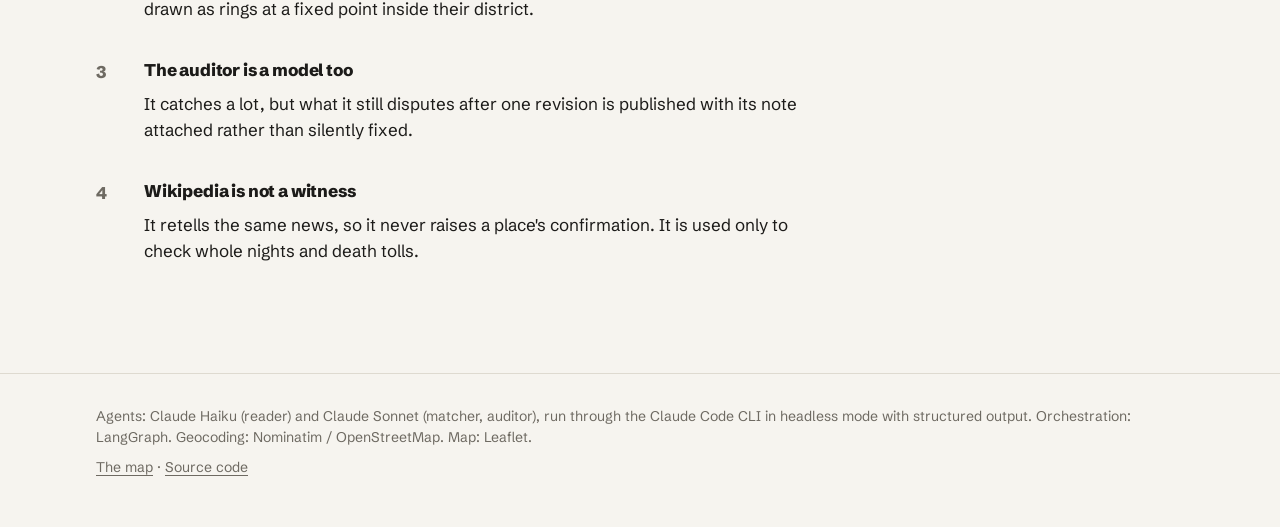
==== commit 8a5cb443: "Map-first site: full-screen map with swipe cards; patterns, Wikipedia, records on own pages Co-Autho" ====
--- a/site/how.html
+++ b/site/how.html
@@ -12,10 +12,7 @@
 <link rel="stylesheet" href="style.css">
 </head>
 <body>
-<header class="top"><div class="wrap">
-  <a class="name" href="./"><img src="logo.svg" alt="">Kyiv Strike Registry</a>
-  <nav><a class="btn" href="./">Back to the map</a></nav>
-</div></header>
+<header class="top" id="top"></header>
 
 <main>
 <section class="hero"><div class="wrap">
@@ -55,12 +52,13 @@
 
 <footer><div class="wrap">
   <p>Agents: Claude Haiku (reader) and Claude Sonnet (matcher, auditor), run through the Claude Code CLI in headless mode with structured output. Orchestration: LangGraph. Geocoding: Nominatim / OpenStreetMap. Map: Leaflet.</p>
-  <p><a href="./">Back to the map</a> · <a href="https://github.com/tShyshatskyi/kyiv-strikes-agent">Source code</a></p>
+  <p><a href="./">The map</a> · <a href="https://github.com/tShyshatskyi/kyiv-strikes-agent">Source code</a></p>
 </div></footer>
 
 <script src="data.js"></script>
 <script src="common.js"></script>
 <script>
+mountHeader('how');
 const R = window.REGISTRY, W = R.workflow, $ = s => document.querySelector(s);
 const usd = Object.values(W.llm || {}).reduce((t, r) => t + r.usd, 0);
 const calls = Object.values(W.llm || {}).reduce((t, r) => t + r.calls, 0);
--- a/site/style.css
+++ b/site/style.css
@@ -39,10 +39,14 @@
 .top .wrap{display:flex;align-items:center;justify-content:space-between;gap:16px;height:56px}
 .name{display:inline-flex;align-items:center;gap:8px;font-weight:800;letter-spacing:-.02em;text-decoration:none;white-space:nowrap}
 .name img{width:30px;height:30px}
-.top nav{display:flex;align-items:center;gap:20px;font-size:var(--t-s);font-weight:600}
-.top nav a{text-decoration:none}
-.top nav a:hover{text-decoration:underline}
-@media (max-width:640px){.top nav a.opt{display:none}}
+.top nav{display:flex;align-items:center;gap:20px;font-size:var(--t-s);font-weight:600;overflow-x:auto;scrollbar-width:none;min-width:0;padding-block:4px}
+.top nav::-webkit-scrollbar{display:none}
+.top nav a{text-decoration:none;white-space:nowrap;flex:none}
+.top nav a:hover,.top nav a[aria-current]{text-decoration:underline;text-decoration-thickness:2px;text-underline-offset:.45em}
+.top nav a.btn{text-decoration:none}
+.top .narrow{display:none}
+@media (max-width:700px){.name span{display:none}.top nav{gap:16px}.top .btn{padding:0 14px}.top .wide{display:none}.top .narrow{display:inline}}
+@media (max-width:420px){.top .wrap{padding-inline:14px;gap:12px}.top nav{gap:14px}.top nav a.n-map{display:none}}
 
 .btn{display:inline-flex;align-items:center;justify-content:center;gap:.55em;font:600 .9375rem/1 var(--font);height:44px;padding:0 20px;border:1.5px solid var(--ink);background:transparent;color:var(--ink);cursor:pointer;text-decoration:none;border-radius:999px;white-space:nowrap}
 .btn.solid{background:var(--ink);color:var(--bg)}
@@ -53,24 +57,6 @@
 .hero{padding-block:clamp(40px,8vh,88px) 0}
 .figs{display:flex;flex-wrap:wrap;gap:12px 40px;margin-top:var(--gap);font-size:var(--t-s);color:var(--mute)}
 .figs b{display:block;font-size:var(--t-h);line-height:1;font-weight:800;letter-spacing:-.03em;color:var(--ink);margin-bottom:4px}
-
-/* Map */
-.mapbox{position:relative;margin-top:clamp(32px,5vh,48px)}
-#map{height:clamp(380px,68svh,720px);background:var(--soft);border-radius:4px}
-.leaflet-container{font-family:var(--font);background:var(--soft)}
-.leaflet-tile-pane{filter:sepia(.28) saturate(.7) brightness(1.02)}
-.leaflet-control-attribution{font-size:10px;background:rgba(246,244,239,.85)!important}
-.leaflet-popup-content-wrapper{border-radius:8px;box-shadow:0 14px 34px rgba(0,0,0,.16)}
-.leaflet-popup-content{margin:14px 16px;font-size:var(--t-s);line-height:1.45;min-width:220px}
-.leaflet-popup-content b{font-weight:700;font-size:.9375rem}
-.leaflet-popup-content img{width:100%;height:130px;object-fit:cover;border-radius:4px;margin-bottom:8px;display:block}
-.leaflet-popup-content a{color:var(--ink)}
-.clock{position:absolute;z-index:500;left:12px;top:12px;background:var(--bg);padding:10px 14px;border-radius:6px;font-size:var(--t-s);line-height:1.35;box-shadow:0 6px 18px rgba(0,0,0,.1);max-width:calc(100% - 24px)}
-.clock b{display:block;font-size:1.0625rem;font-weight:800}
-.mapbar{display:flex;flex-wrap:wrap;align-items:center;justify-content:space-between;gap:12px 24px;margin-top:12px}
-.legend{display:flex;flex-wrap:wrap;gap:6px 20px;font-size:var(--t-s);color:var(--mute)}
-.legend i{display:inline-block;width:10px;height:10px;margin-right:7px;vertical-align:-1px;border-radius:50%}
-.legend i.ring{background:none!important;border:2px solid var(--mute)}
 
 /* Night strip: one column per attack night */
 .nights{margin-top:20px}
@@ -112,9 +98,9 @@
 .trow{display:grid;grid-template-columns:14rem 2.5rem minmax(0,1fr);gap:16px;align-items:center;font-size:var(--t-s)}
 .trow b{text-align:right}
 .sq{display:flex;flex-wrap:wrap;gap:4px}
-.sq button{width:15px;height:15px;border-radius:2px;border:0;padding:0;cursor:pointer;background:var(--unk)}
-.sq button:hover{outline:2px solid var(--ink);outline-offset:1px}
-@media (max-width:759px){.trow{grid-template-columns:1fr 2rem;gap:6px 16px}.sq{grid-column:1/-1}.sq button{width:13px;height:13px}}
+.sq button,.sq a{display:block;width:15px;height:15px;border-radius:2px;border:0;padding:0;cursor:pointer;background:var(--unk)}
+.sq button:hover,.sq a:hover{outline:2px solid var(--ink);outline-offset:1px}
+@media (max-width:759px){.trow{grid-template-columns:1fr 2rem;gap:6px 16px}.sq{grid-column:1/-1}.sq button,.sq a{width:13px;height:13px}}
 
 /* Wikipedia check */
 .wiki{margin-top:var(--gap);display:grid;gap:0;border-top:1px solid var(--track)}
@@ -192,3 +178,91 @@
 footer p + p{margin-top:8px}
 footer a{color:var(--mute)}
 @media (prefers-reduced-motion:reduce){*{scroll-behavior:auto!important;transition:none!important}}
+
+/* Map page: the map is the page. Header, map, timeline; cards float over the map. */
+body.app{height:100svh;overflow:hidden;display:flex;flex-direction:column}
+.app .top{position:relative;flex:none}
+.stage{flex:1;min-height:0;display:flex;flex-direction:column}
+.mapwrap{position:relative;flex:1;min-height:0}
+#map{position:absolute;inset:0;background:var(--soft)}
+.leaflet-container{font-family:var(--font);background:var(--soft)}
+.leaflet-tile-pane{filter:sepia(.28) saturate(.7) brightness(1.02)}
+.leaflet-control-attribution{font-size:10px;background:rgba(246,244,239,.85)!important}
+@media (hover:none){.leaflet-top.leaflet-right{top:52px}}
+.mapfilters{position:absolute;z-index:700;top:12px;left:12px;right:12px;display:flex;gap:6px;overflow-x:auto;scrollbar-width:none;padding:2px 2px 6px}
+.mapfilters::-webkit-scrollbar{display:none}
+@media (hover:hover){.mapfilters{right:64px}}
+.mapfilters .chip{flex:none;background-color:var(--bg);border-color:transparent;color:var(--ink);box-shadow:0 2px 8px rgba(28,27,25,.14)}
+.mapfilters .chip[aria-pressed=true]{background:var(--ink);color:var(--bg)}
+
+.deck{position:absolute;z-index:700;left:0;right:0;bottom:0;padding-bottom:12px;transition:transform .35s ease,opacity .35s}
+.deck.away{transform:translateY(110%);opacity:0;pointer-events:none}
+.cards{--cw:min(84vw,340px);position:relative;display:flex;gap:12px;align-items:flex-end;overflow-x:auto;scroll-snap-type:x mandatory;scrollbar-width:none;overscroll-behavior-x:contain;
+  padding:10px calc(50% - var(--cw) / 2) 4px;scroll-padding-inline:calc(50% - var(--cw) / 2)}
+.cards::-webkit-scrollbar{display:none}
+.cards:focus-visible{outline:none}
+.card{flex:none;width:var(--cw);height:236px;scroll-snap-align:center;background:var(--bg);border-radius:10px;box-shadow:0 10px 28px rgba(28,27,25,.18);
+  padding:14px 16px;display:flex;flex-direction:column;overflow:hidden;cursor:pointer;border-top:4px solid var(--c,var(--ink));outline:1.5px solid transparent;outline-offset:-1.5px}
+.card.on{outline-color:var(--ink)}
+.card.over{width:min(84vw,420px);height:auto;min-height:236px;cursor:default}
+@media (min-width:900px){
+  .cards{padding-inline:64px;scroll-padding-inline:64px}
+  .card{scroll-snap-align:start}
+}
+.card .when{font-size:var(--t-s);color:var(--mute)}
+.card h2{font-size:1.5rem;line-height:1.05;letter-spacing:-.03em;margin:4px 0 8px}
+.card h3{font-size:1.0625rem;line-height:1.25;margin:2px 0 4px;display:-webkit-box;-webkit-line-clamp:2;-webkit-box-orient:vertical;overflow:hidden}
+.card .meta{font-size:var(--t-s);color:var(--mute);white-space:nowrap;overflow:hidden;text-overflow:ellipsis}
+.card .sum{font-size:var(--t-s);margin-top:6px;overflow:hidden;display:-webkit-box;-webkit-line-clamp:3;-webkit-box-orient:vertical}
+.card.over .sum{-webkit-line-clamp:5}
+.card .tot{font-size:var(--t-s);font-weight:700}
+.card.ph img{flex:none;width:calc(100% + 32px);height:92px;margin:-14px -16px 10px;object-fit:cover;background:var(--soft)}
+.card .foot{margin-top:auto;padding-top:8px;border-top:1px solid var(--track);display:flex;justify-content:space-between;gap:12px;font-size:var(--t-s)}
+.card .foot span{white-space:nowrap;overflow:hidden;text-overflow:ellipsis}
+.card .foot .ok{font-weight:700}
+.card .row3{display:flex;gap:6px;margin-top:auto;padding-top:10px}
+.card .row3 .chip{flex:1;justify-content:center;padding:9px 4px;color:var(--ink)}
+.chip:disabled{opacity:.35;cursor:default}
+.key{display:flex;gap:18px;font-size:var(--t-s);color:var(--mute);margin-top:auto;padding-top:10px}
+.key i{display:inline-block;width:10px;height:10px;border-radius:50%;margin-right:6px;vertical-align:-1px}
+.key i.dot{background:var(--ink)}
+.key i.ring{border:1.6px solid var(--ink)}
+.link{border:0;background:none;padding:0;font:inherit;font-weight:600;color:var(--ink);text-decoration:underline;text-underline-offset:.18em;cursor:pointer;white-space:nowrap}
+@media (max-width:640px){.card h2{font-size:1.25rem}.card.over{min-height:0}.card.over .sum{-webkit-line-clamp:3}}
+@media (max-height:700px){.card{height:200px}.card .sum{-webkit-line-clamp:2}.card.ph img{height:64px}}
+
+.deckbtn{position:absolute;z-index:2;top:calc(50% + 2px);transform:translateY(-50%);width:40px;height:40px;border-radius:50%;border:0;background:var(--ink);color:var(--bg);display:none;place-items:center;cursor:pointer;box-shadow:0 4px 14px rgba(28,27,25,.25)}
+.deckbtn svg{width:16px;height:16px;fill:none;stroke:currentColor;stroke-width:2}
+.deckbtn.prev{left:14px}.deckbtn.next{right:14px}
+.deckbtn:disabled{opacity:0;pointer-events:none}
+@media (hover:hover) and (min-width:900px){.deckbtn{display:grid}}
+
+.badge{position:absolute;z-index:700;left:50%;bottom:28px;transform:translateX(-50%);background:var(--bg);padding:12px 20px;border-radius:10px;box-shadow:0 10px 28px rgba(28,27,25,.18);font-size:var(--t-s);text-align:center;white-space:nowrap}
+.badge b{display:block;font-size:1.25rem;font-weight:800;letter-spacing:-.02em}
+
+.timeline{flex:none;display:flex;align-items:center;gap:16px;padding:8px 20px calc(8px + env(safe-area-inset-bottom));border-top:1px solid var(--track);background:var(--bg)}
+.timeline .strip{flex:1;min-width:0}
+.timeline .nights{margin:0}
+.timeline .nights svg{height:46px}
+.timeline .ticks{font-size:11px;margin-top:2px}
+.timeline .btn{flex:none}
+.timeline .narrow{display:none}
+@media (max-width:640px){.timeline{gap:12px;padding-inline:12px}.timeline .btn{padding:0 12px}.timeline .wide{display:none}.timeline .narrow{display:inline}}
+
+/* Sources sheet */
+dialog.sheet{--p:24px;margin:auto;width:min(640px,calc(100vw - 24px));max-height:calc(100svh - 48px);padding:var(--p);border:0;border-radius:12px;background:var(--bg);color:var(--ink);overflow:auto;overscroll-behavior:contain}
+dialog.sheet::backdrop{background:rgba(18,19,23,.55)}
+@media (max-width:640px){dialog.sheet{--p:18px;margin:auto 0 0;width:100vw;max-width:100vw;max-height:88svh;border-radius:14px 14px 0 0;padding-bottom:calc(28px + env(safe-area-inset-bottom))}}
+.sheet img{display:block;width:calc(100% + 2 * var(--p));max-width:none;margin:calc(-1 * var(--p)) calc(-1 * var(--p)) 0;max-height:44svh;object-fit:cover}
+.sheet .cap{font-size:11px;color:var(--mute);margin:6px 0 16px}
+.sheet .when{font-size:var(--t-s);color:var(--mute)}
+.sheet h2{font-size:1.75rem;margin:2px 3rem 8px 0}
+.sheet h3{margin-top:24px}
+.sheet p + p{margin-top:8px}
+.sheet .meta{font-size:var(--t-s);color:var(--mute)}
+.sheet .x{position:absolute;top:10px;right:10px;width:40px;height:40px;border-radius:50%;border:0;background:var(--ink);color:var(--bg);font:600 1.2rem/1 var(--font);cursor:pointer;z-index:2}
+
+/* Content pages: a night selector above the record */
+.pagehead{padding-block:clamp(40px,7vh,72px) 0}
+.toolbar{display:flex;flex-wrap:wrap;gap:6px;margin-top:var(--gap)}
+.go{font-size:var(--t-s);font-weight:600}
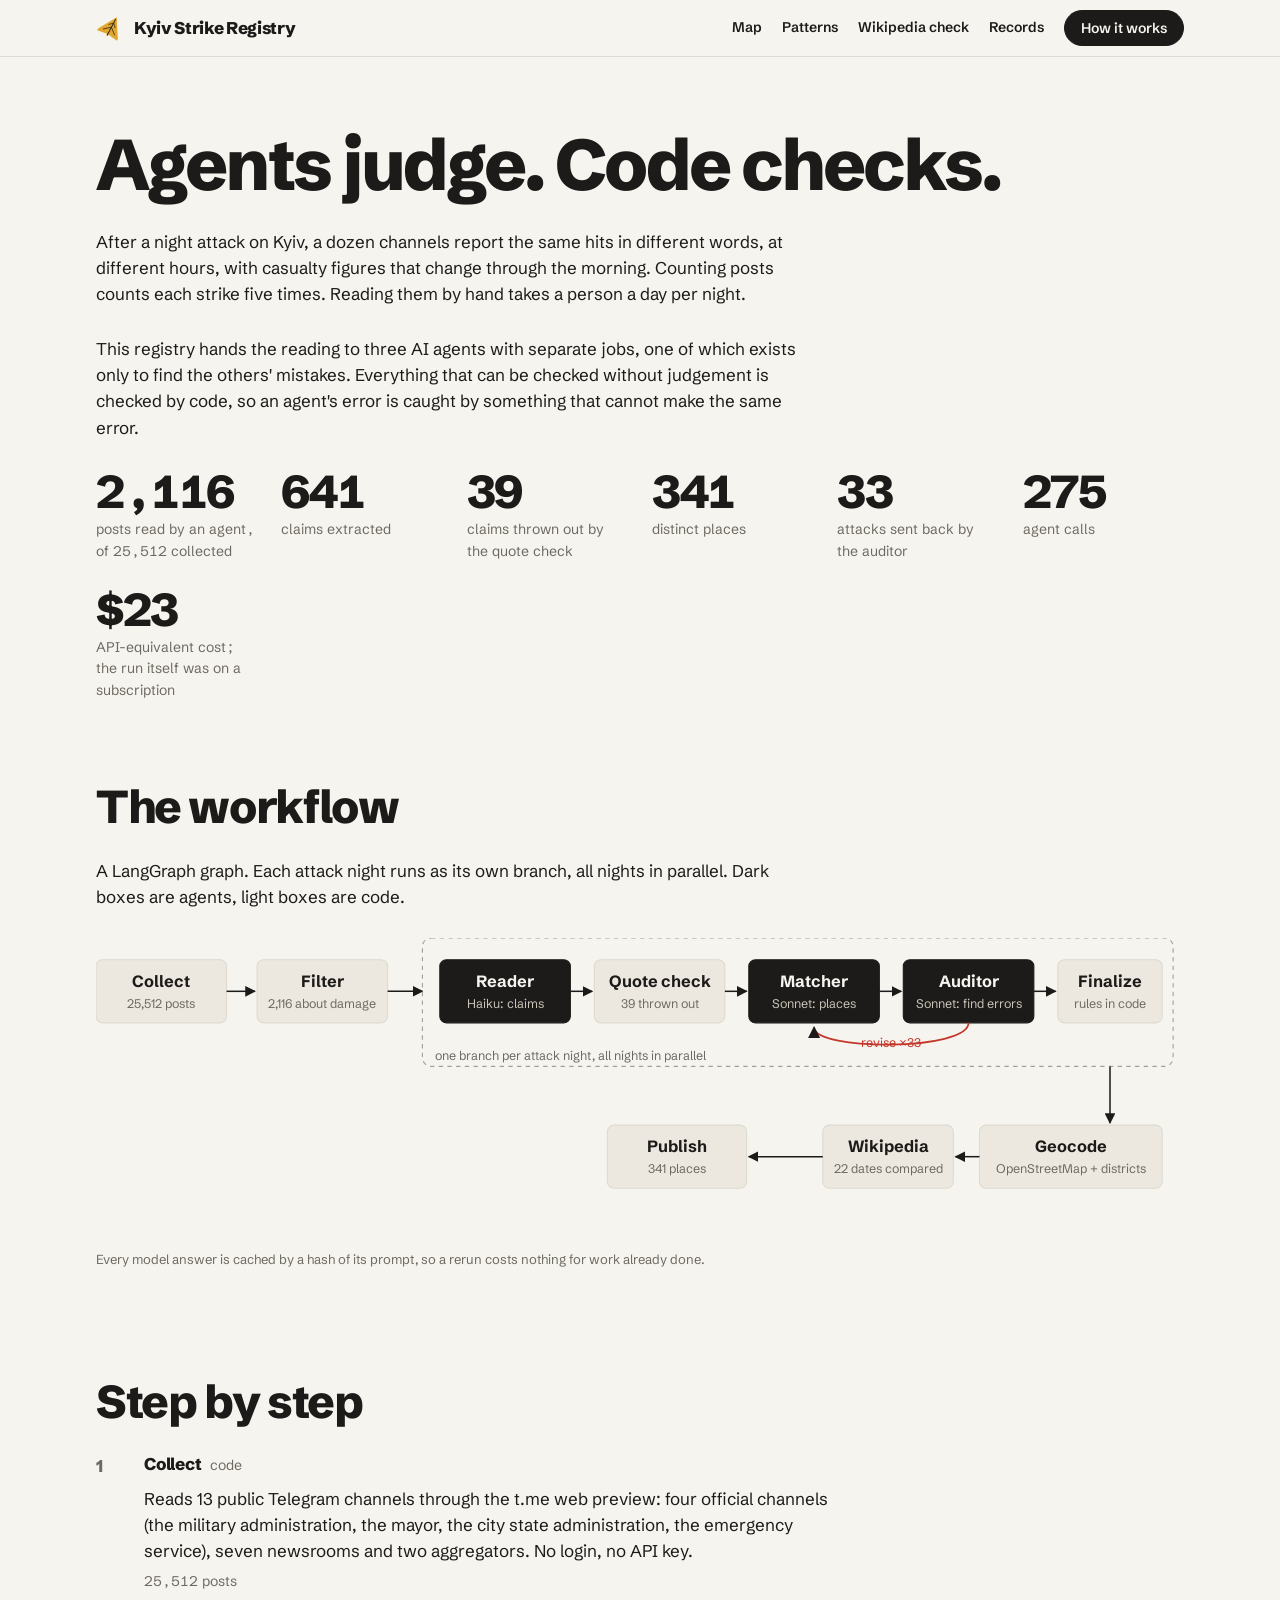
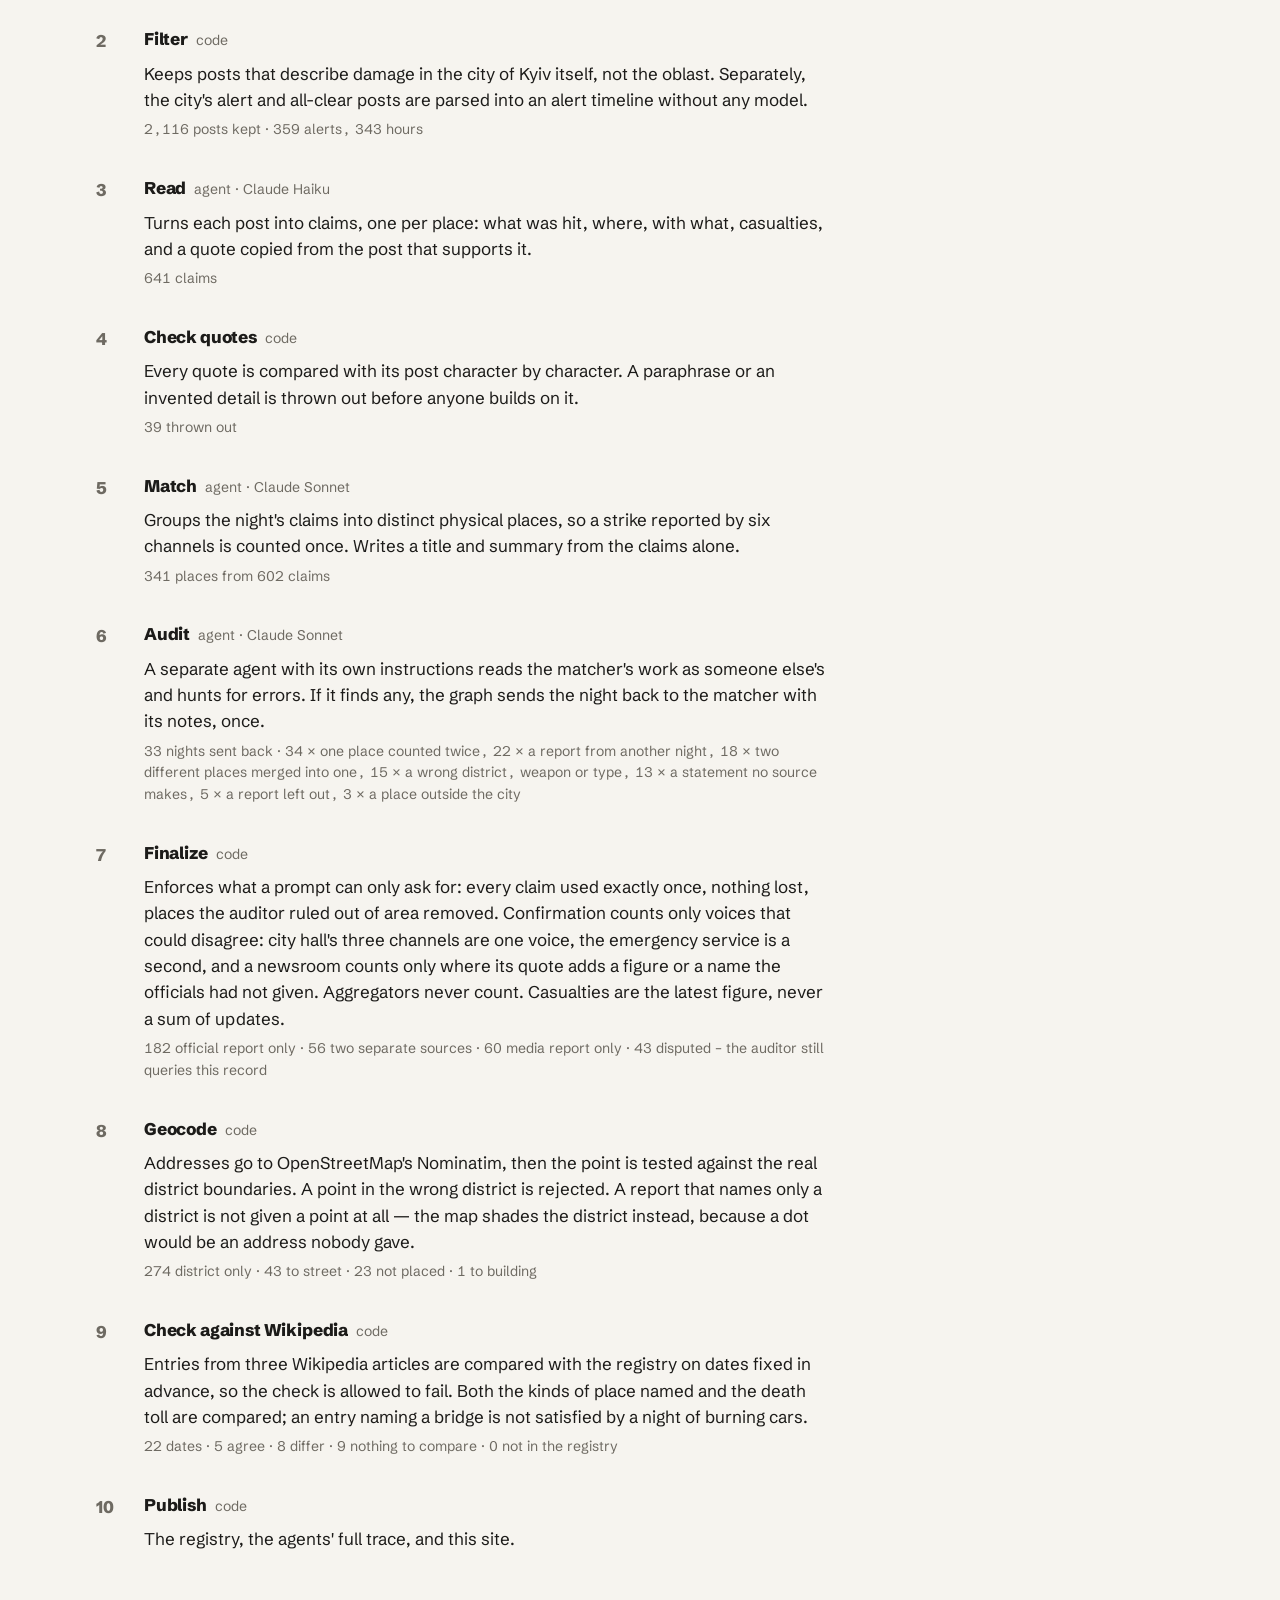
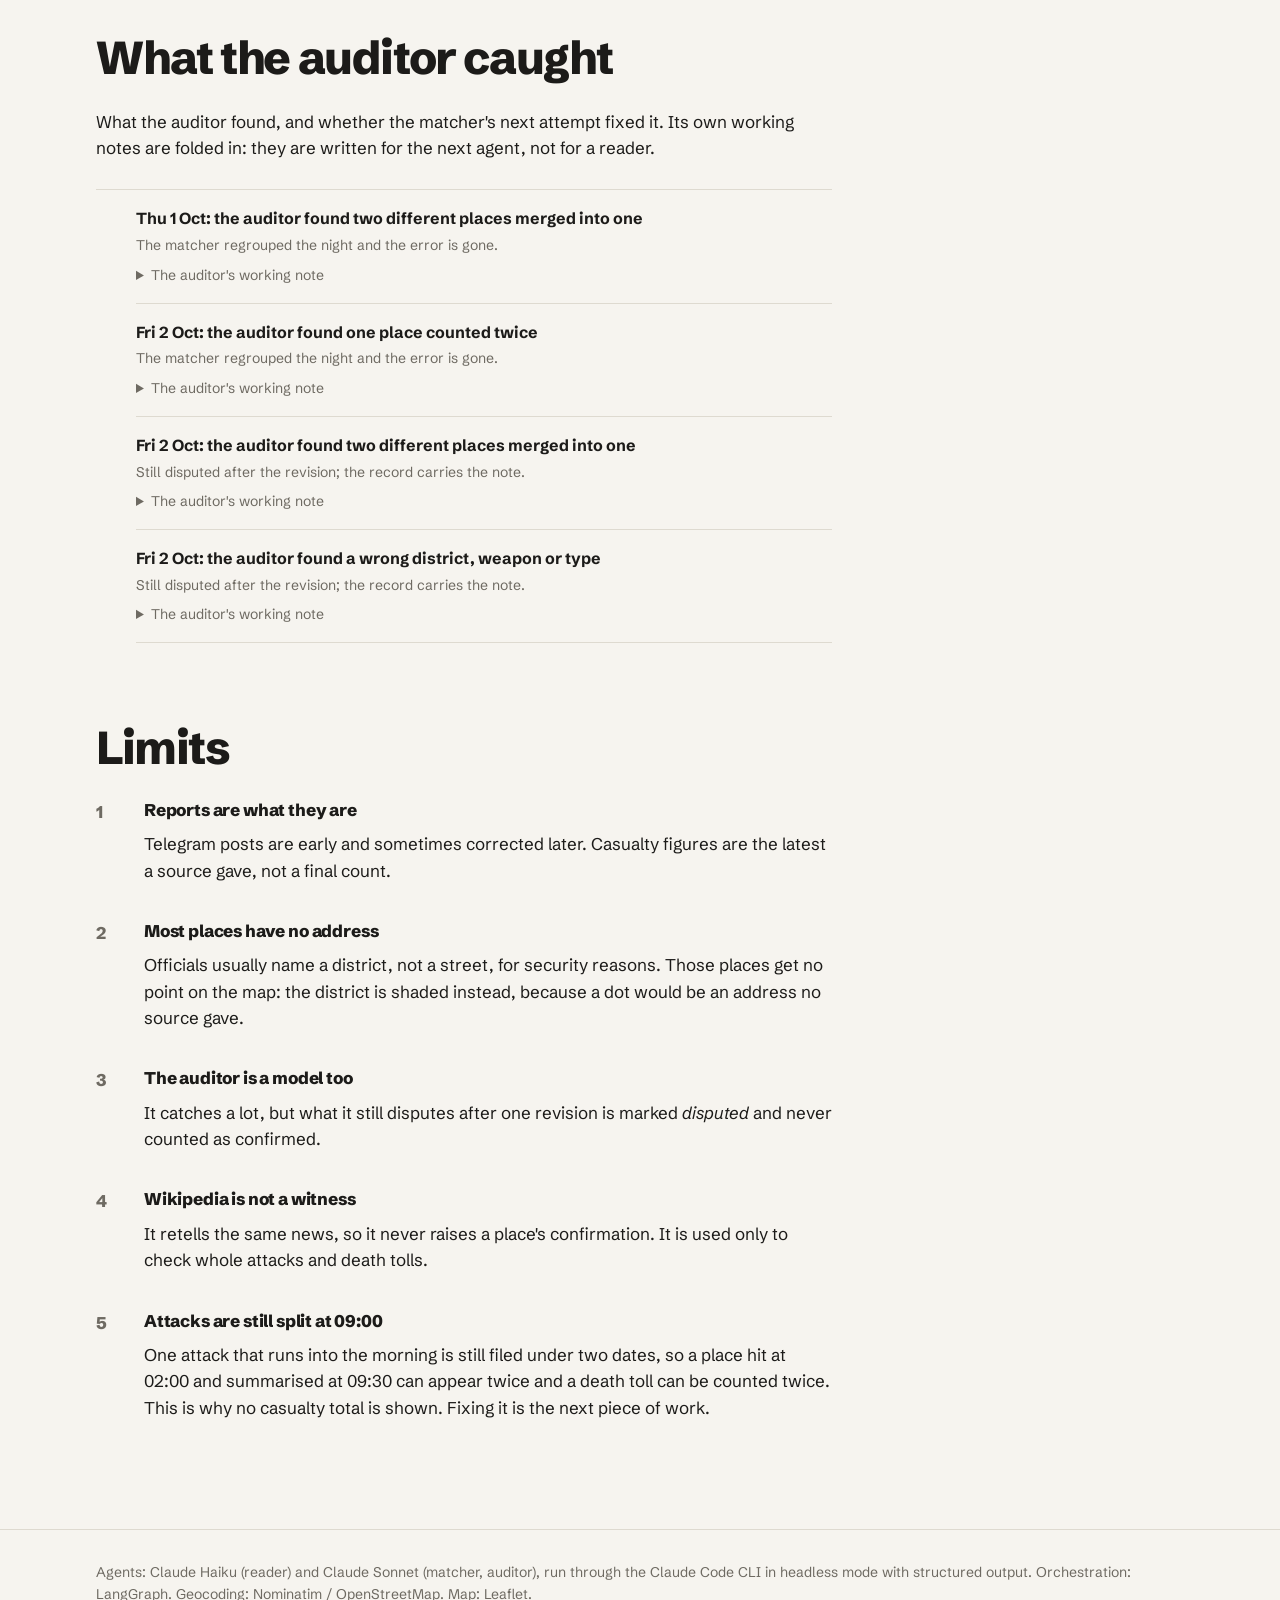
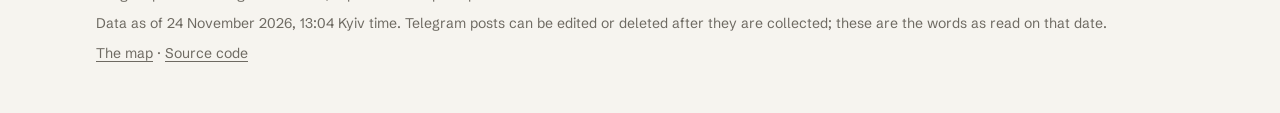
==== commit a0c7d44a: "Stage 0: stop the site claiming more than the data supports Headline numbers change, all downwards a" ====
--- a/site/how.html
+++ b/site/how.html
@@ -43,15 +43,17 @@
   <h2>Limits</h2>
   <ol class="steps">
     <li><h3>Reports are what they are</h3><p>Telegram posts are early and sometimes corrected later. Casualty figures are the latest a source gave, not a final count.</p></li>
-    <li><h3>Many places have no address</h3><p>Officials usually name a district, not a street, for security reasons. Those places are drawn as rings at a fixed point inside their district.</p></li>
-    <li><h3>The auditor is a model too</h3><p>It catches a lot, but what it still disputes after one revision is published with its note attached rather than silently fixed.</p></li>
-    <li><h3>Wikipedia is not a witness</h3><p>It retells the same news, so it never raises a place's confirmation. It is used only to check whole nights and death tolls.</p></li>
+    <li><h3>Most places have no address</h3><p>Officials usually name a district, not a street, for security reasons. Those places get no point on the map: the district is shaded instead, because a dot would be an address no source gave.</p></li>
+    <li><h3>The auditor is a model too</h3><p>It catches a lot, but what it still disputes after one revision is marked <i>disputed</i> and never counted as confirmed.</p></li>
+    <li><h3>Wikipedia is not a witness</h3><p>It retells the same news, so it never raises a place's confirmation. It is used only to check whole attacks and death tolls.</p></li>
+    <li><h3>Attacks are still split at 09:00</h3><p>One attack that runs into the morning is still filed under two dates, so a place hit at 02:00 and summarised at 09:30 can appear twice and a death toll can be counted twice. This is why no casualty total is shown. Fixing it is the next piece of work.</p></li>
   </ol>
 </div></section>
 </main>
 
 <footer><div class="wrap">
   <p>Agents: Claude Haiku (reader) and Claude Sonnet (matcher, auditor), run through the Claude Code CLI in headless mode with structured output. Orchestration: LangGraph. Geocoding: Nominatim / OpenStreetMap. Map: Leaflet.</p>
+  <p id="asof"></p>
   <p><a href="./">The map</a> · <a href="https://github.com/tShyshatskyi/kyiv-strikes-agent">Source code</a></p>
 </div></footer>
 
@@ -64,11 +66,13 @@
 const calls = Object.values(W.llm || {}).reduce((t, r) => t + r.calls, 0);
 const nights = new Set(R.sites.map(s => s.day)).size;
 const n = x => Number(x || 0).toLocaleString('en');
+$('#asof').textContent = `Data as of ${asOf(R)}. Telegram posts can be edited or deleted after they are collected; these are the words as read on that date.`;
 
 $('#kv').innerHTML = [
-  [n(W.collected), 'posts read'], [n(W.claims), 'claims extracted'], [n(W.rejected_quotes), 'claims thrown out by the quote check'],
-  [n(W.sites), 'distinct places'], [n(W.sent_back), 'nights sent back by the auditor'], [n(calls), 'agent calls'],
-  ['$' + usd.toFixed(0), 'model cost, the whole run'],
+  [n(W.candidates), `posts read by an agent, of ${n(W.collected)} collected`],
+  [n(W.claims), 'claims extracted'], [n(W.rejected_quotes), 'claims thrown out by the quote check'],
+  [n(W.sites), 'distinct places'], [n(W.sent_back), 'attacks sent back by the auditor'], [n(calls), 'agent calls'],
+  ['$' + usd.toFixed(0), 'API-equivalent cost; the run itself was on a subscription'],
 ].map(([b, l]) => `<div><b>${b}</b>${l}</div>`).join('');
 
 // The graph, drawn from the same steps the code runs.
@@ -89,7 +93,7 @@
   s += box(884, 20, 96, 'Finalize', 'rules in code');
   s += `<path d="M802 78 C802 104 660 104 660 82" stroke="#C4372B" stroke-width="1.6" fill="none" marker-end="url(#a)"/><text x="731" y="100" text-anchor="middle" font-size="11.5" fill="#C4372B">revise ×${n(W.sent_back)}</text>`;
   s += arrow(932, 118, 932, 170);
-  s += box(668, 172, 120, 'Wikipedia', `${W.wikipedia?.nights || 0} nights compared`) + box(812, 172, 168, 'Geocode', 'OpenStreetMap + districts');
+  s += box(668, 172, 120, 'Wikipedia', `${W.wikipedia?.dates || 0} dates compared`) + box(812, 172, 168, 'Geocode', 'OpenStreetMap + districts');
   s += arrow(812, 201, 790, 201);
   s += arrow(668, 201, 600, 201) + box(470, 172, 128, 'Publish', `${n(W.sites)} places`);
   s += `<text x="0" y="300" font-size="12" fill="#6E6A62">Every model answer is cached by a hash of its prompt, so a rerun costs nothing for work already done.</text></svg>`;
@@ -100,25 +104,34 @@
   wrong_field: 'a wrong district, weapon or type', not_kyiv_city: 'a place outside the city', not_this_attack: 'a report from another night', lost_claim: 'a report left out'};
 const iss = Object.entries(W.issues || {}).sort((a, b) => b[1] - a[1]);
 const steps = [
-  ['Collect', 'code', `Reads ${W.channels} public Telegram channels through the t.me web preview: the city administration, the mayor, the emergency service, eight newsrooms and two aggregators. No login, no API key.`, `${n(W.collected)} posts`],
+  ['Collect', 'code', `Reads ${W.channels} public Telegram channels through the t.me web preview: four official channels (the military administration, the mayor, the city state administration, the emergency service), seven newsrooms and two aggregators. No login, no API key.`, `${n(W.collected)} posts`],
   ['Filter', 'code', 'Keeps posts that describe damage in the city of Kyiv itself, not the oblast. Separately, the city\'s alert and all-clear posts are parsed into an alert timeline without any model.', `${n(W.candidates)} posts kept · ${n(W.alerts)} alerts, ${n(W.alert_hours)} hours`],
   ['Read', 'agent · Claude Haiku', 'Turns each post into claims, one per place: what was hit, where, with what, casualties, and a quote copied from the post that supports it.', `${n(W.claims)} claims`],
   ['Check quotes', 'code', 'Every quote is compared with its post character by character. A paraphrase or an invented detail is thrown out before anyone builds on it.', `${n(W.rejected_quotes)} thrown out`],
   ['Match', 'agent · Claude Sonnet', 'Groups the night\'s claims into distinct physical places, so a strike reported by six channels is counted once. Writes a title and summary from the claims alone.', `${n(W.sites)} places from ${n(W.kept_claims)} claims`],
   ['Audit', 'agent · Claude Sonnet', 'A separate agent with its own instructions reads the matcher\'s work as someone else\'s and hunts for errors. If it finds any, the graph sends the night back to the matcher with its notes, once.',
     `${n(W.sent_back)} nights sent back` + (iss.length ? ' · ' + iss.map(([k, v]) => `${v} × ${issueNames[k] || k}`).join(', ') : '')],
-  ['Finalize', 'code', 'Enforces what a prompt can only ask for: every claim used exactly once, nothing lost, places the auditor ruled out of area removed. Confirmation counts independent voices, so two channels of one newsroom are one voice and aggregators never count. Casualties are the latest figure, never a sum of updates.',
-    Object.entries(W.levels || {}).map(([k, v]) => `${v} ${LEVEL[k].toLowerCase()}`).join(' · ')],
-  ['Geocode', 'code', 'Addresses go to OpenStreetMap\'s Nominatim, then the point is tested against the real district boundaries. A point in the wrong district is rejected.',
-    Object.entries(W.precision || {}).map(([k, v]) => `${v} ${k === 'None' ? 'not placed' : 'to ' + k}`).join(' · ')],
-  ['Check against Wikipedia', 'code', 'Rows from three Wikipedia articles are lined up with attack nights. Missing nights and death tolls that differ are shown on the main page.',
-    W.wikipedia ? `${W.wikipedia.nights} nights · ${W.wikipedia.agrees} agree · ${W.wikipedia.differs} differ · ${W.wikipedia.missing} not in the registry` : ''],
+  ['Finalize', 'code', 'Enforces what a prompt can only ask for: every claim used exactly once, nothing lost, places the auditor ruled out of area removed. Confirmation counts only voices that could disagree: city hall\'s three channels are one voice, the emergency service is a second, and a newsroom counts only where its quote adds a figure or a name the officials had not given. Aggregators never count. Casualties are the latest figure, never a sum of updates.',
+    Object.entries(W.levels || {}).map(([k, v]) => `${v} ${(LEVEL[k] || k).toLowerCase()}`).join(' · ')],
+  ['Geocode', 'code', 'Addresses go to OpenStreetMap\'s Nominatim, then the point is tested against the real district boundaries. A point in the wrong district is rejected. A report that names only a district is not given a point at all — the map shades the district instead, because a dot would be an address nobody gave.',
+    Object.entries(W.precision || {}).map(([k, v]) => `${v} ${k === 'None' ? 'not placed' : k === 'district' ? 'district only' : 'to ' + k}`).join(' · ')],
+  ['Check against Wikipedia', 'code', 'Entries from three Wikipedia articles are compared with the registry on dates fixed in advance, so the check is allowed to fail. Both the kinds of place named and the death toll are compared; an entry naming a bridge is not satisfied by a night of burning cars.',
+    W.wikipedia ? `${W.wikipedia.dates} dates · ${W.wikipedia.match} agree · ${W.wikipedia.differs} differ · ${W.wikipedia.no_figure} nothing to compare · ${W.wikipedia.missing} not in the registry` : ''],
   ['Publish', 'code', 'The registry, the agents\' full trace, and this site.', ''],
 ];
 $('#steps').innerHTML = steps.map(([h, who, p, num]) => `<li><h3>${h}<small>${who}</small></h3><p>${p}</p>${num ? `<p class="n tnum">${num}</p>` : ''}</li>`).join('');
 
-$('#catch-lede').textContent = R.examples.length ? `Real notes from this run, as the auditor wrote them, and whether the matcher's second attempt fixed them.` : 'No examples in this run yet.';
-$('#catches').innerHTML = R.examples.map(e => `<li><b>${fmtDay(e.day, 'dow')}: ${issueNames[e.kind] || e.kind}</b>${esc(e.explanation)}<div class="fx">${e.fixed ? 'Fixed in the revision.' : 'Still disputed, published with the note attached.'}</div></li>`).join('');
+// Four cases, not twelve. The auditor writes for the next agent — internal
+// claim ids, two languages, several hundred characters — so its words are
+// folded away and what it found is stated in one line.
+const caught = R.examples.filter(e => issueNames[e.kind]).slice(0, 4);
+$('#catch-lede').textContent = caught.length
+  ? 'What the auditor found, and whether the matcher\'s next attempt fixed it. Its own working notes are folded in: they are written for the next agent, not for a reader.'
+  : 'No examples in this run yet.';
+$('#catches').innerHTML = caught.map(e =>
+  `<li><b>${fmtDay(e.day, 'dow')}: the auditor found ${issueNames[e.kind]}</b>` +
+  `<div class="fx">${e.fixed ? 'The matcher regrouped the night and the error is gone.' : 'Still disputed after the revision; the record carries the note.'}</div>` +
+  `<details class="note"><summary>The auditor's working note</summary><p>${esc(e.explanation)}</p></details></li>`).join('');
 </script>
 </body>
 </html>
--- a/site/style.css
+++ b/site/style.css
@@ -107,8 +107,8 @@
 .wrow{display:grid;grid-template-columns:7.5rem 1fr 9rem;gap:6px 20px;padding:14px 0;border-bottom:1px solid var(--track);font-size:var(--t-s);line-height:1.45}
 .wrow time{font-weight:700;color:var(--ink)}
 .wrow .v{font-weight:700}
-.wrow .v.differs{color:var(--missile)}
-.wrow .v.missing,.wrow .v.pending{color:var(--mute)}
+.wrow .v.differs,.wrow .v.missing{color:var(--missile)}
+.wrow .v.no_figure,.wrow .v.pending{color:var(--mute)}
 .wrow q{quotes:none}
 .wrow a{color:var(--mute)}
 @media (max-width:640px){.wrow{grid-template-columns:1fr auto}.wrow .says{grid-column:1/-1;grid-row:2}}
@@ -223,10 +223,15 @@
 .card .row3{display:flex;gap:6px;margin-top:auto;padding-top:10px}
 .card .row3 .chip{flex:1;justify-content:center;padding:9px 4px;color:var(--ink)}
 .chip:disabled{opacity:.35;cursor:default}
-.key{display:flex;gap:18px;font-size:var(--t-s);color:var(--mute);margin-top:auto;padding-top:10px}
+.key{display:flex;flex-wrap:wrap;gap:4px 18px;font-size:var(--t-s);color:var(--mute);margin-top:auto;padding-top:10px}
 .key i{display:inline-block;width:10px;height:10px;border-radius:50%;margin-right:6px;vertical-align:-1px}
 .key i.dot{background:var(--ink)}
-.key i.ring{border:1.6px solid var(--ink)}
+.key i.fill{border-radius:2px;background:var(--missile);opacity:.28}
+/* The auditor's working notes: folded away, grey, never a red wall. */
+.note{font-size:var(--t-s);color:var(--mute);margin-top:8px}
+.note summary{cursor:pointer;width:max-content}
+.note summary:hover{color:var(--ink)}
+.note p{margin-top:6px;padding-left:12px;border-left:2px solid var(--track)}
 .link{border:0;background:none;padding:0;font:inherit;font-weight:600;color:var(--ink);text-decoration:underline;text-underline-offset:.18em;cursor:pointer;white-space:nowrap}
 @media (max-width:640px){.card h2{font-size:1.25rem}.card.over{min-height:0}.card.over .sum{-webkit-line-clamp:3}}
 @media (max-height:700px){.card{height:200px}.card .sum{-webkit-line-clamp:2}.card.ph img{height:64px}}
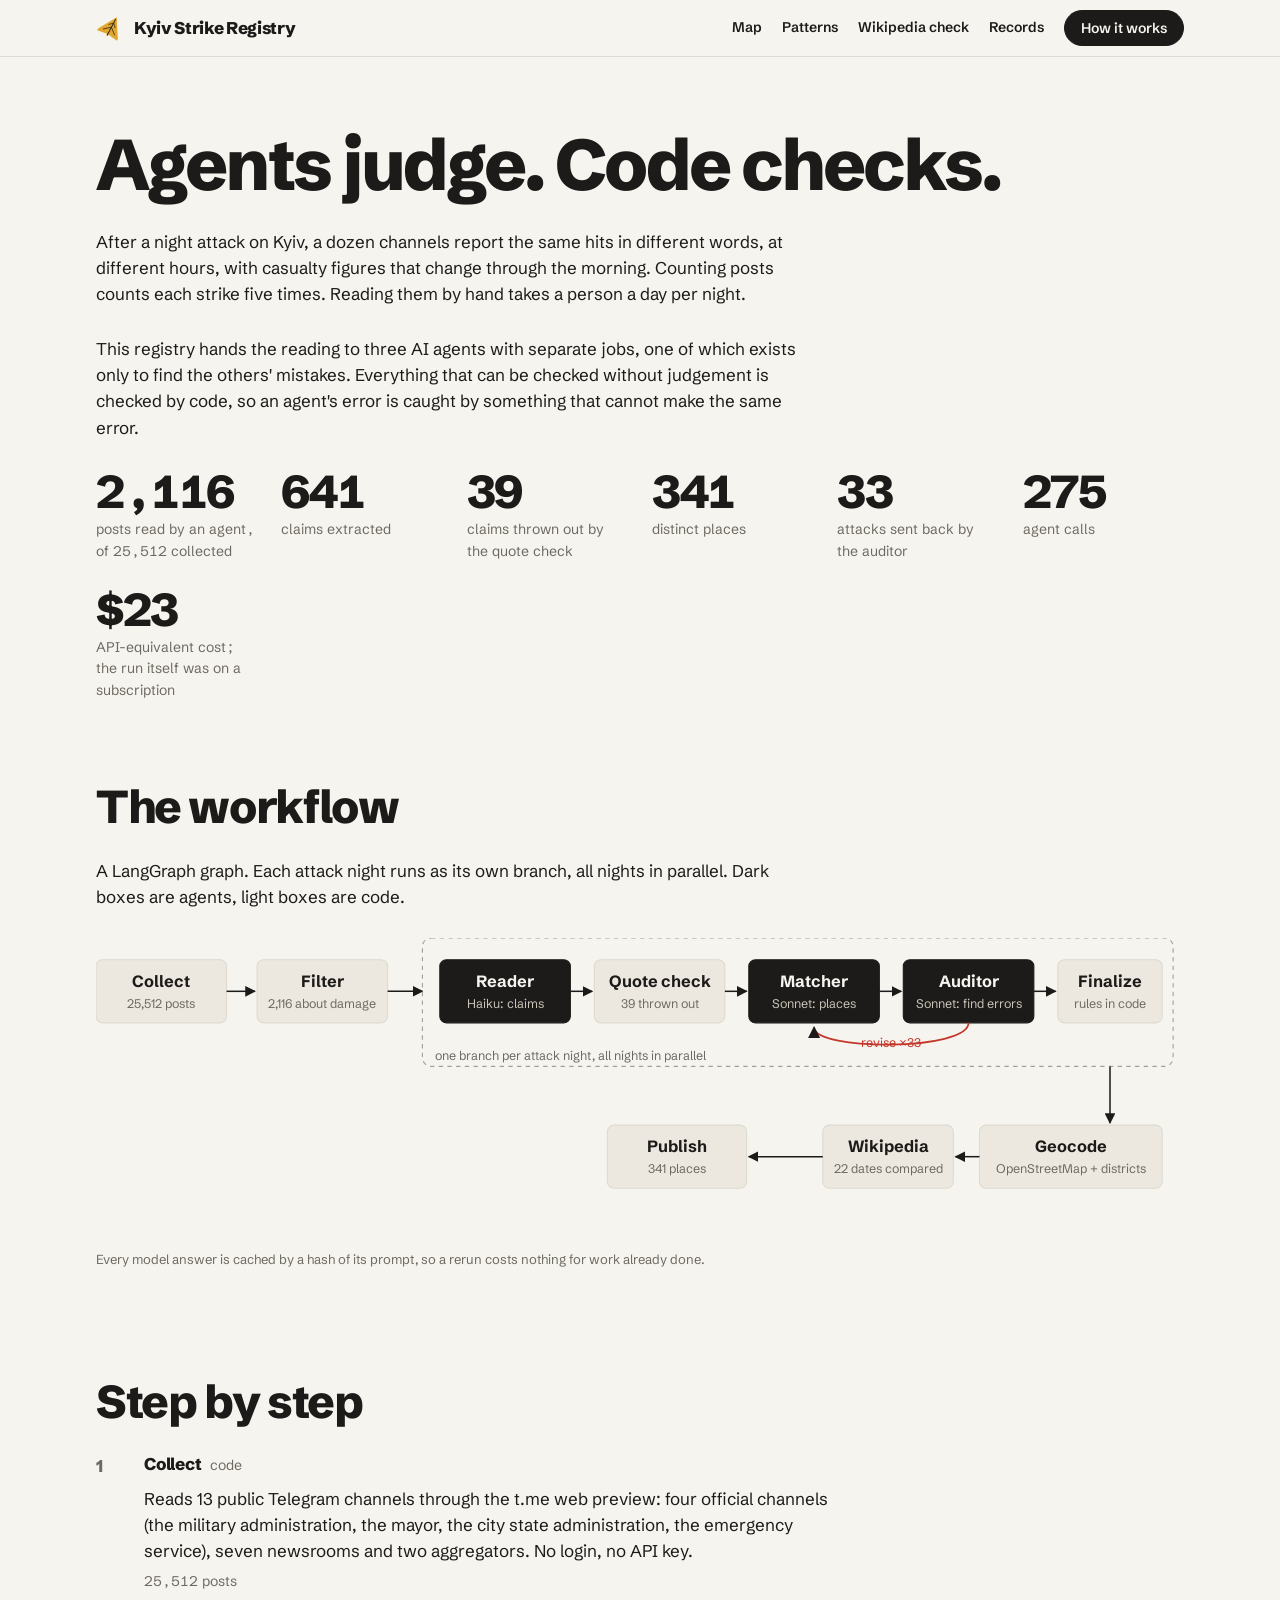
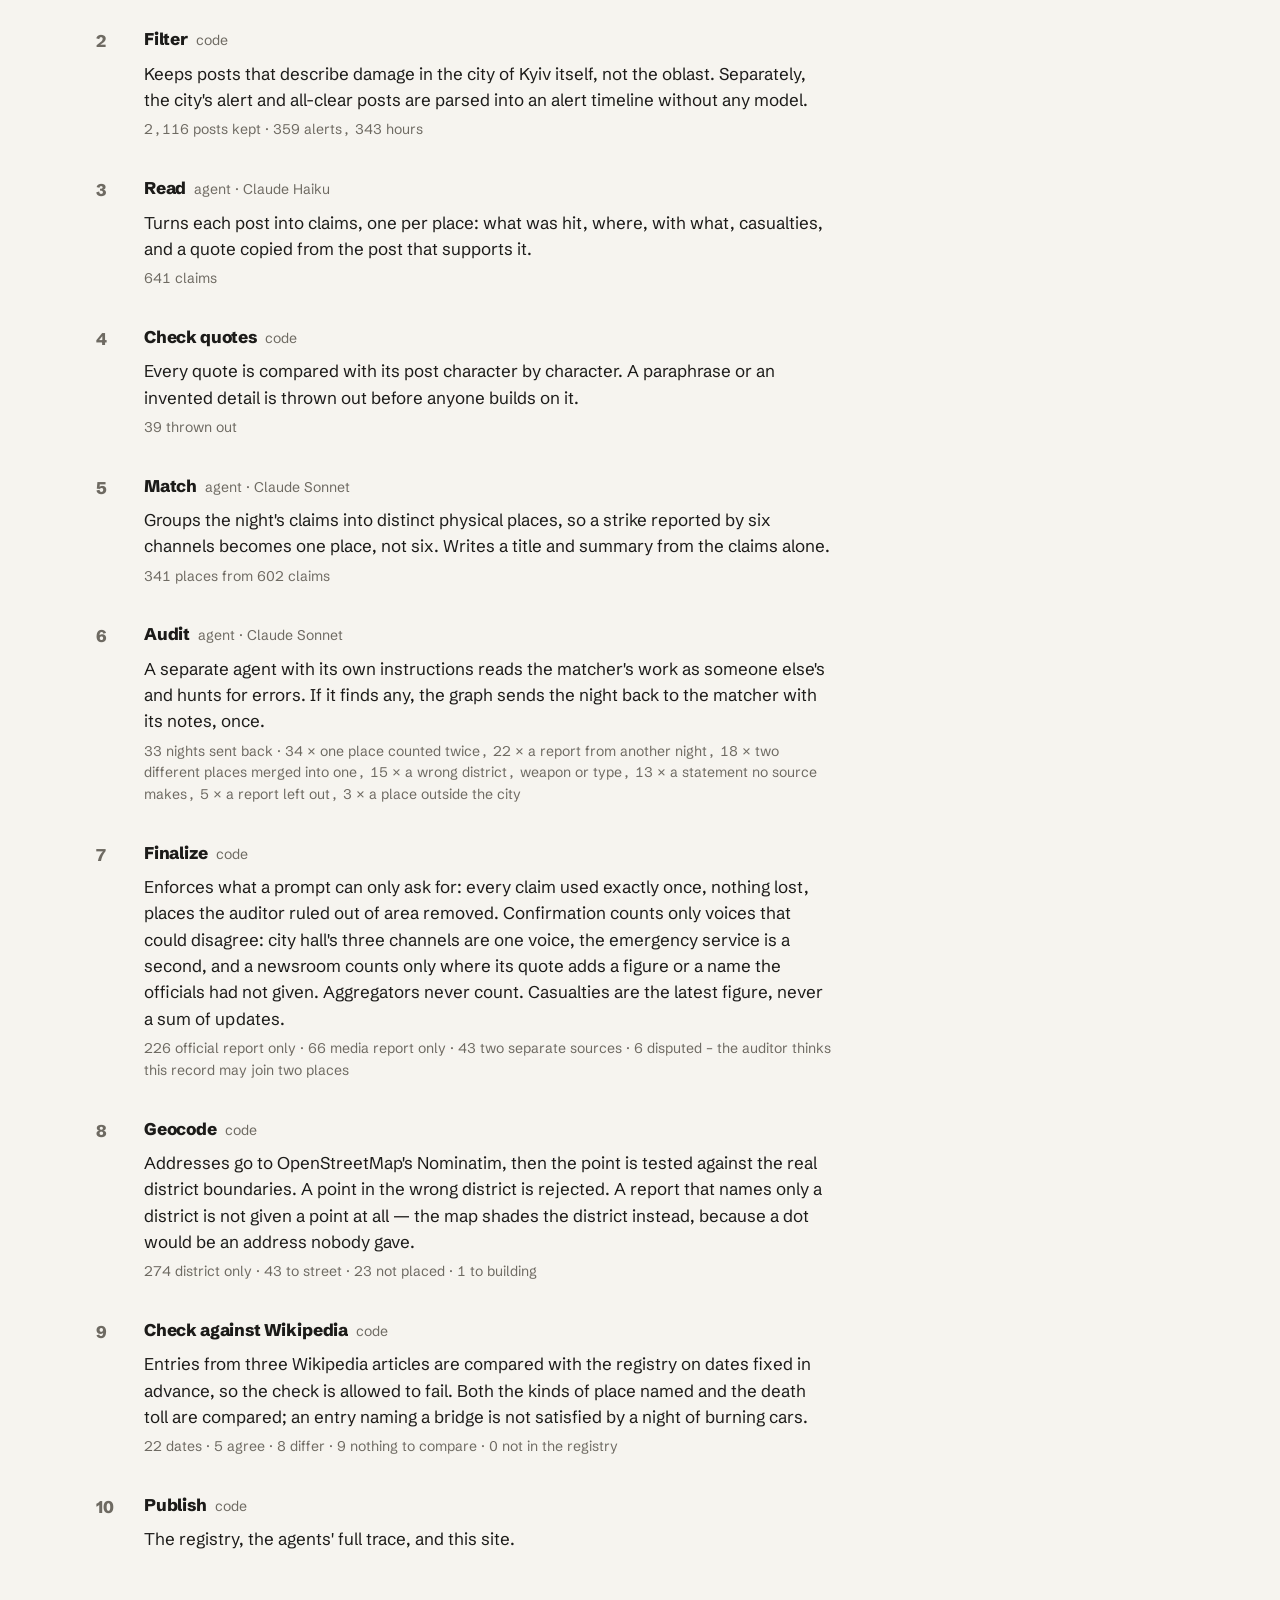
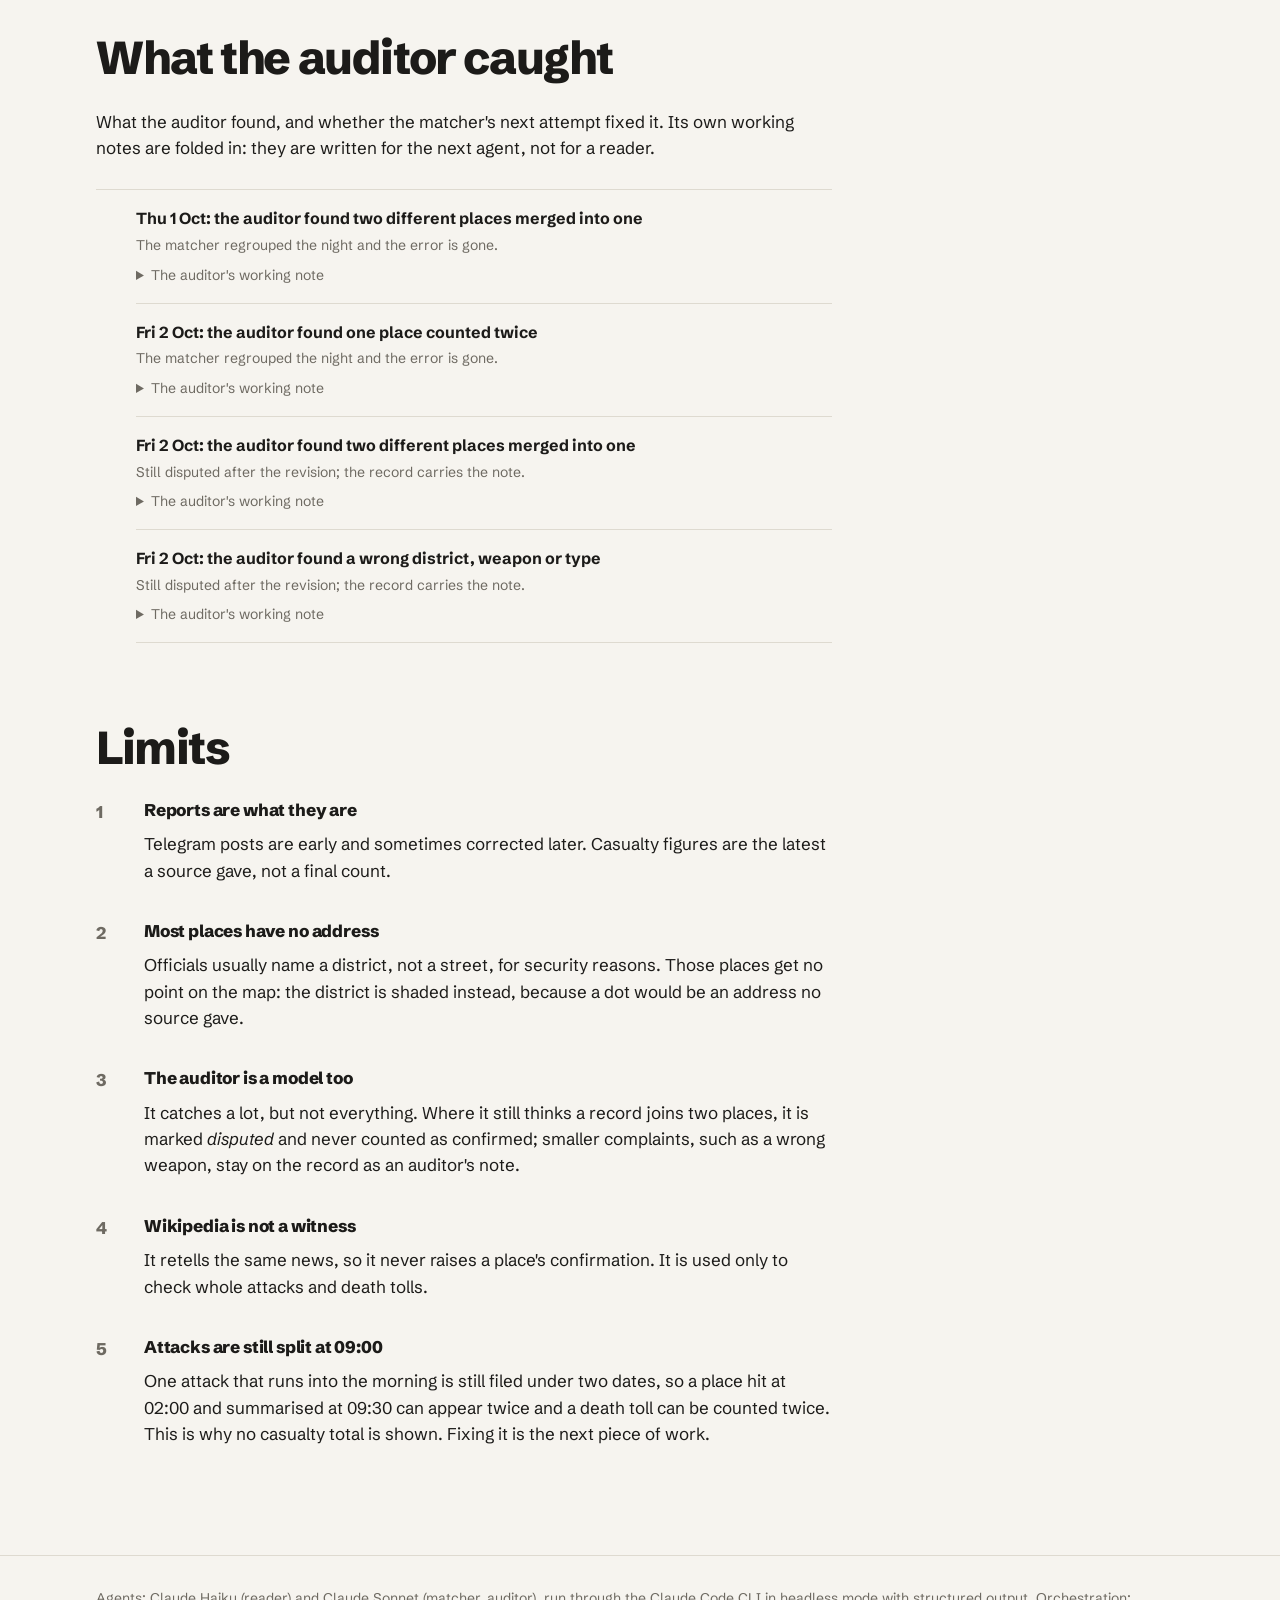
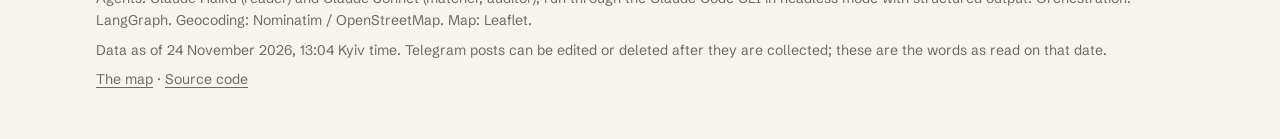
==== commit 886240e9: "Review fixes on stage 0: honest media rule, narrower "disputed", map view Headline numbers change (n" ====
--- a/site/how.html
+++ b/site/how.html
@@ -44,7 +44,7 @@
   <ol class="steps">
     <li><h3>Reports are what they are</h3><p>Telegram posts are early and sometimes corrected later. Casualty figures are the latest a source gave, not a final count.</p></li>
     <li><h3>Most places have no address</h3><p>Officials usually name a district, not a street, for security reasons. Those places get no point on the map: the district is shaded instead, because a dot would be an address no source gave.</p></li>
-    <li><h3>The auditor is a model too</h3><p>It catches a lot, but what it still disputes after one revision is marked <i>disputed</i> and never counted as confirmed.</p></li>
+    <li><h3>The auditor is a model too</h3><p>It catches a lot, but not everything. Where it still thinks a record joins two places, it is marked <i>disputed</i> and never counted as confirmed; smaller complaints, such as a wrong weapon, stay on the record as an auditor's note.</p></li>
     <li><h3>Wikipedia is not a witness</h3><p>It retells the same news, so it never raises a place's confirmation. It is used only to check whole attacks and death tolls.</p></li>
     <li><h3>Attacks are still split at 09:00</h3><p>One attack that runs into the morning is still filed under two dates, so a place hit at 02:00 and summarised at 09:30 can appear twice and a death toll can be counted twice. This is why no casualty total is shown. Fixing it is the next piece of work.</p></li>
   </ol>
@@ -108,7 +108,7 @@
   ['Filter', 'code', 'Keeps posts that describe damage in the city of Kyiv itself, not the oblast. Separately, the city\'s alert and all-clear posts are parsed into an alert timeline without any model.', `${n(W.candidates)} posts kept · ${n(W.alerts)} alerts, ${n(W.alert_hours)} hours`],
   ['Read', 'agent · Claude Haiku', 'Turns each post into claims, one per place: what was hit, where, with what, casualties, and a quote copied from the post that supports it.', `${n(W.claims)} claims`],
   ['Check quotes', 'code', 'Every quote is compared with its post character by character. A paraphrase or an invented detail is thrown out before anyone builds on it.', `${n(W.rejected_quotes)} thrown out`],
-  ['Match', 'agent · Claude Sonnet', 'Groups the night\'s claims into distinct physical places, so a strike reported by six channels is counted once. Writes a title and summary from the claims alone.', `${n(W.sites)} places from ${n(W.kept_claims)} claims`],
+  ['Match', 'agent · Claude Sonnet', 'Groups the night\'s claims into distinct physical places, so a strike reported by six channels becomes one place, not six. Writes a title and summary from the claims alone.', `${n(W.sites)} places from ${n(W.kept_claims)} claims`],
   ['Audit', 'agent · Claude Sonnet', 'A separate agent with its own instructions reads the matcher\'s work as someone else\'s and hunts for errors. If it finds any, the graph sends the night back to the matcher with its notes, once.',
     `${n(W.sent_back)} nights sent back` + (iss.length ? ' · ' + iss.map(([k, v]) => `${v} × ${issueNames[k] || k}`).join(', ') : '')],
   ['Finalize', 'code', 'Enforces what a prompt can only ask for: every claim used exactly once, nothing lost, places the auditor ruled out of area removed. Confirmation counts only voices that could disagree: city hall\'s three channels are one voice, the emergency service is a second, and a newsroom counts only where its quote adds a figure or a name the officials had not given. Aggregators never count. Casualties are the latest figure, never a sum of updates.',
--- a/site/style.css
+++ b/site/style.css
@@ -126,7 +126,12 @@
 .site h4 i{display:inline-block;width:10px;height:10px;border-radius:50%;margin-right:8px;vertical-align:1px}
 .site .meta{font-size:var(--t-s);color:var(--mute)}
 .site .sum{font-size:var(--t-s);max-width:44rem}
-.site .lvl{font-size:var(--t-s);text-align:right;white-space:nowrap}
+.site .lvl{font-size:var(--t-s);text-align:right;white-space:nowrap;grid-column:-2;grid-row:1}
+/* Everything but the level sits in the text column; without this, auto
+   placement put a short summary into the level's column, flush right. */
+.site > h4,.site > .meta,.site > .sum{grid-column:1;text-align:left}
+.site.has-photo > h4,.site.has-photo > .meta,.site.has-photo > .sum{grid-column:2}
+.nmark{color:var(--mute);font-weight:400}
 .site .lvl small{display:block;color:var(--mute)}
 .site details{grid-column:1/-1;font-size:var(--t-s)}
 .site.has-photo details{grid-column:2/-1}
@@ -141,7 +146,8 @@
 @media (max-width:640px){
   .site,.site.has-photo{grid-template-columns:minmax(0,1fr)}
   .site .ph{grid-row:auto;width:100%;height:180px}
-  .site .lvl{text-align:left}
+  .site .lvl{text-align:left;grid-column:1;grid-row:auto}
+  .site.has-photo > h4,.site.has-photo > .meta,.site.has-photo > .sum{grid-column:1}
   .site.has-photo details{grid-column:1}
 }
 .more{margin-top:24px}
